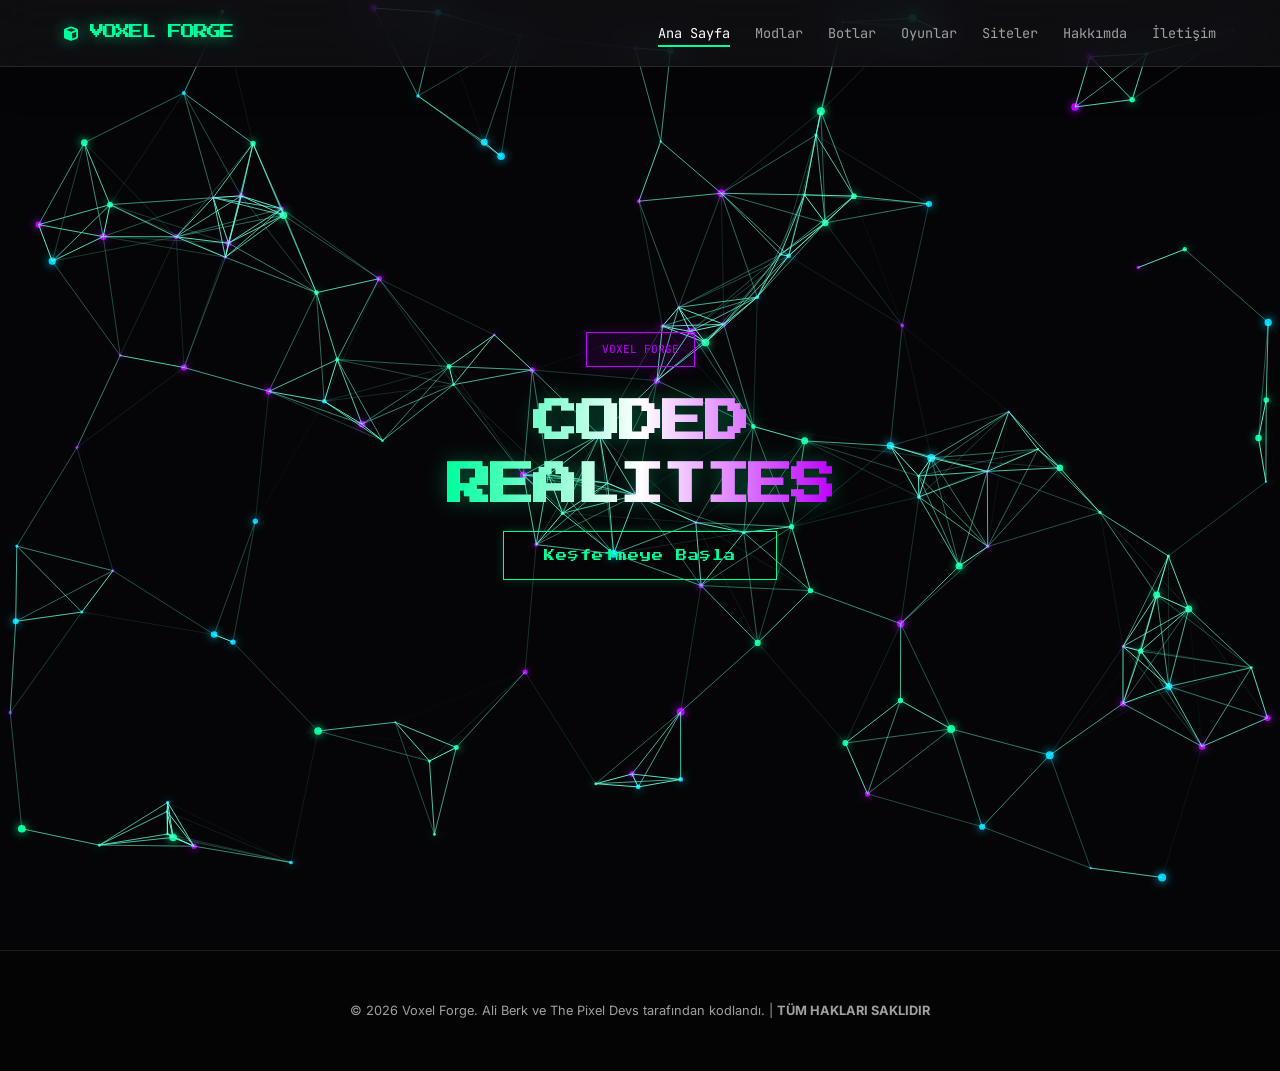
==== index.html @ b25b9f2d "Voxel Forge ilk sürüm eklendi" ====
<!DOCTYPE html>
<html lang="tr">
<head>
    <meta charset="UTF-8">
    <title>Voxel Forge</title>
    <link rel="stylesheet" href="style.css">
    <link href="https://fonts.googleapis.com/css2?family=Inter:wght@400;600&family=JetBrains+Mono:wght@400;700&family=Press+Start+2P&display=swap" rel="stylesheet">
    <link rel="stylesheet" href="https://cdnjs.cloudflare.com/ajax/libs/font-awesome/6.4.0/css/all.min.css">
</head>
<body>
    <canvas id="networkCanvas"></canvas>
    <nav class="navbar glass">
        <div class="logo"><i class="fa-solid fa-cube"></i> VOXEL FORGE</div>
        <ul class="nav-links">
            <li><a href="index.html" class="active">Ana Sayfa</a></li>
            <li><a href="mods.html">Modlar</a></li>
            <li><a href="bots.html">Botlar</a></li>
            <li><a href="games.html">Oyunlar</a></li>
            <li><a href="sites.html">Siteler</a></li>
            <li><a href="about.html">Hakkımda</a></li>
            <li><a href="contact.html">İletişim</a></li>
        </ul>
    </nav>
    <header class="hero">
        <div class="hero-content">
            <span class="pixel-badge">VOXEL FORGE</span>
            <h1 class="pixel-text">CODED<br>REALITIES</h1>
            <div class="hero-btns"><a href="mods.html" class="btn-glow">Keşfetmeye Başla</a></div>
        </div>
    </header>
    <footer><p>&copy; 2026 Voxel Forge. Ali Berk ve The Pixel Devs tarafından kodlandı. | <strong>TÜM HAKLARI SAKLIDIR</strong></p></footer>
    <script src="script.js"></script>
</body>
</html>
---- style.css ----
:root {
    --bg-dark: #050507;
    --glass-bg: rgba(20, 20, 25, 0.6);
    --glass-border: rgba(255, 255, 255, 0.1);
    --accent-primary: #00ff9d; /* Neon Yeşil */
    --accent-secondary: #bd00ff; /* Neon Mor */
    --accent-danger: #ff4d4d;   /* Kırmızı (Durdurulmuş Projeler İçin) */
    --text-main: #ffffff;
    --text-muted: #a0a0a0;
    --font-pixel: 'Press Start 2P', cursive;
    --font-main: 'Inter', sans-serif;
    --font-code: 'JetBrains Mono', monospace;
}

* { margin: 0; padding: 0; box-sizing: border-box; scroll-behavior: smooth; }

/* --- ÖZEL SCROLLBAR --- */
::-webkit-scrollbar { width: 8px; }
::-webkit-scrollbar-track { background: var(--bg-dark); }
::-webkit-scrollbar-thumb { background: #333; border-radius: 4px; }
::-webkit-scrollbar-thumb:hover { background: var(--accent-primary); }

/* --- SEÇİM RENGİ --- */
::selection { background: var(--accent-primary); color: #000; }

body {
    background-color: var(--bg-dark);
    color: var(--text-main);
    font-family: var(--font-main);
    overflow-x: hidden;
    line-height: 1.6;
}

#networkCanvas {
    position: fixed; top: 0; left: 0; width: 100%; height: 100%; z-index: -1; background: #050507;
}

/* --- GLASSMORPHISM & NAVBAR --- */
.glass, .navbar {
    background: var(--glass-bg); 
    backdrop-filter: blur(20px); 
    -webkit-backdrop-filter: blur(20px);
    border-bottom: 1px solid var(--glass-border);
    box-shadow: 0 10px 40px rgba(0, 0, 0, 0.2);
}

.navbar {
    display: flex; justify-content: space-between; align-items: center; padding: 20px 5%;
    position: fixed; width: 100%; top: 0; z-index: 1000;
}

.logo { 
    font-family: var(--font-pixel); 
    font-size: 0.9rem; 
    color: var(--accent-primary); 
    text-shadow: 0 0 15px rgba(0, 255, 157, 0.6);
    letter-spacing: -1px;
}

.nav-links { list-style: none; display: flex; gap: 25px; }
.nav-links a { 
    text-decoration: none; 
    color: var(--text-muted); 
    font-size: 0.85rem; 
    transition: 0.3s; 
    font-family: var(--font-code);
    position: relative;
}

.nav-links a::after {
    content: ''; position: absolute; width: 0; height: 2px; bottom: -5px; left: 0;
    background-color: var(--accent-primary); transition: width 0.3s;
}
.nav-links a:hover::after, .nav-links a.active::after { width: 100%; }
.nav-links a:hover, .nav-links a.active { color: var(--text-main); }

/* --- HERO SECTION --- */
.hero { height: 100vh; display: flex; align-items: center; justify-content: center; text-align: center; padding: 0 20px; }

.pixel-text { 
    font-family: var(--font-pixel); 
    font-size: 2.8rem; 
    line-height: 1.4; 
    margin-bottom: 25px; 
    letter-spacing: -2px;
    background: linear-gradient(to right, var(--accent-primary), #fff, var(--accent-secondary)); 
    -webkit-background-clip: text; 
    -webkit-text-fill-color: transparent;
    filter: drop-shadow(0 0 10px rgba(0,255,157,0.3));
}

.pixel-text-sm { 
    font-family: var(--font-pixel); 
    font-size: 1rem; 
    color: var(--accent-primary); 
    margin-bottom: 30px; 
    letter-spacing: -1px;
}

.pixel-badge { 
    font-family: var(--font-code); 
    font-size: 0.7rem; 
    color: var(--accent-secondary); 
    border: 1px solid var(--accent-secondary); 
    padding: 8px 15px; 
    margin-bottom: 25px; 
    display: inline-block;
    background: rgba(189, 0, 255, 0.1);
    box-shadow: 0 0 15px rgba(189, 0, 255, 0.2);
}

.glass-text { color: var(--text-muted); max-width: 600px; margin: 0 auto 30px; font-size: 1.1rem; }

/* --- BUTONLAR --- */
.btn-glow {
    padding: 18px 40px; 
    background: transparent; 
    border: 1px solid var(--accent-primary); 
    color: var(--accent-primary);
    text-decoration: none; 
    font-family: var(--font-pixel); 
    font-size: 0.7rem; 
    transition: all 0.3s ease; 
    box-shadow: 0 0 10px rgba(0, 255, 157, 0.2);
    position: relative;
    overflow: hidden;
    letter-spacing: 1px;
}

.btn-glow:hover { 
    background: var(--accent-primary); 
    color: #000; 
    box-shadow: 0 0 30px rgba(0, 255, 157, 0.6);
    transform: translateY(-3px);
}

/* --- MOD SAYFASI ÖZEL BUTONU --- */
.mod-btn {
    display: inline-flex;
    align-items: center;
    gap: 8px;
    margin-top: 20px;
    padding: 10px 20px;
    font-size: 0.7rem;
    text-decoration: none;
    color: var(--accent-primary);
    border: 1px solid var(--accent-primary);
    border-radius: 4px;
    font-family: var(--font-code);
    transition: 0.3s;
}

.mod-btn:hover {
    background: var(--accent-primary);
    color: #000;
    box-shadow: 0 0 15px rgba(0, 255, 157, 0.4);
}

/* --- LAYOUT & CARDS --- */
.container { padding: 100px 5%; max-width: 1200px; margin: 0 auto; }
.page-header { padding-top: 180px; text-align: center; margin-bottom: 60px; }
.content-grid { display: grid; grid-template-columns: repeat(auto-fit, minmax(350px, 1fr)); gap: 40px; padding-bottom: 100px; }

.detail-card {
    background: linear-gradient(145deg, rgba(255,255,255,0.05) 0%, rgba(255,255,255,0.01) 100%);
    backdrop-filter: blur(10px); 
    border: 1px solid var(--glass-border);
    padding: 35px; 
    border-radius: 16px; 
    transition: 0.4s cubic-bezier(0.175, 0.885, 0.32, 1.275);
    position: relative;
}

.detail-card:hover { 
    transform: translateY(-10px); 
    border-color: var(--accent-primary);
    box-shadow: 0 15px 30px rgba(0, 0, 0, 0.4), 0 0 20px rgba(0, 255, 157, 0.1);
}

.detail-card h3 { 
    font-family: var(--font-code); 
    margin-bottom: 15px; 
    color: var(--text-main); 
    font-size: 1.3rem;
}

.detail-card p { color: var(--text-muted); margin-bottom: 25px; line-height: 1.7; font-size: 0.95rem; }

.tags span { 
    font-family: var(--font-code); 
    font-size: 0.7rem; 
    background: rgba(0, 255, 157, 0.1); 
    border: 1px solid rgba(0, 255, 157, 0.2);
    padding: 5px 10px; 
    border-radius: 4px; 
    margin-right: 5px; 
    color: var(--accent-primary);
}

/* Durdurulmuş Projeler */
.tag-discontinued {
    background: rgba(255, 77, 77, 0.1) !important;
    border-color: rgba(255, 77, 77, 0.3) !important;
    color: var(--accent-danger) !important;
}

.archive-card {
    border-color: rgba(255, 77, 77, 0.3) !important;
    background: linear-gradient(145deg, rgba(255, 77, 77, 0.05) 0%, rgba(0, 0, 0, 0.2) 100%) !important;
}

.archive-card:hover {
    border-color: var(--accent-danger) !important;
    box-shadow: 0 15px 30px rgba(0, 0, 0, 0.4), 0 0 20px rgba(255, 77, 77, 0.15) !important;
    transform: translateY(-5px);
}

.archive-card h3 {
    color: var(--accent-danger) !important;
}

.archive-btn {
    border-color: var(--accent-danger) !important;
    color: var(--accent-danger) !important;
    background: transparent !important;
}

.archive-btn:hover {
    background: var(--accent-danger) !important;
    color: #000 !important;
    box-shadow: 0 0 15px rgba(255, 77, 77, 0.4) !important;
}

.archive-card p {
    font-style: normal;
}

.archive-card p strong {
    color: var(--accent-danger);
    font-weight: 600;
}

/* Mevcut Olmayan Projeler */
.unavailable-card {
    border-color: rgba(255, 193, 7, 0.4) !important;
    background: linear-gradient(145deg, rgba(255, 193, 7, 0.05) 0%, rgba(0, 0, 0, 0.2) 100%) !important;
}

.unavailable-card:hover {
    border-color: #ffc107 !important;
    box-shadow: 0 15px 30px rgba(0, 0, 0, 0.4), 0 0 20px rgba(255, 193, 7, 0.15) !important;
    transform: translateY(-5px);
}

.unavailable-card h3 {
    color: #ffc107 !important;
}

.tag-unavailable {
    background: rgba(255, 193, 7, 0.1) !important;
    border-color: rgba(255, 193, 7, 0.3) !important;
    color: #ffc107 !important;
}

.unavailable-btn {
    border-color: #ffc107 !important;
    color: #ffc107 !important;
    background: transparent !important;
}

.unavailable-btn:hover {
    background: #ffc107 !important;
    color: #000 !important;
    box-shadow: 0 0 15px rgba(255, 193, 7, 0.4) !important;
}

.unavailable-card p {
    font-style: normal;
}

.unavailable-card p strong {
    color: #ffc107;
    font-weight: 600;
}

/* --- DELETED OYUN KARTI STİLİ (CYAN/MAVİ) --- */
.deleted-card {
    border-color: rgba(0, 210, 255, 0.3) !important;
    background: linear-gradient(145deg, rgba(0, 210, 255, 0.05) 0%, rgba(0, 0, 0, 0.2) 100%) !important;
}

.deleted-card:hover {
    border-color: #00d2ff !important;
    box-shadow: 0 15px 30px rgba(0, 0, 0, 0.4), 0 0 20px rgba(0, 210, 255, 0.15) !important;
    transform: translateY(-5px);
}

.deleted-card h3 {
    color: #00d2ff !important;
}

/* Deleted Tag Stili */
.tag-deleted {
    background: rgba(0, 210, 255, 0.1) !important;
    border-color: rgba(0, 210, 255, 0.3) !important;
    color: #00d2ff !important;
}

/* Deleted Buton Stili */
.deleted-btn {
    border-color: #00d2ff !important;
    color: #00d2ff !important;
    background: transparent !important;
}

.deleted-btn:hover {
    background: #00d2ff !important;
    color: #000 !important;
    box-shadow: 0 0 15px rgba(0, 210, 255, 0.4) !important;
}

.deleted-card p {
    font-style: normal;
}

.deleted-card p strong {
    color: #00d2ff;
    font-weight: 600;
}

/* --- SKILLS & SOCIAL --- */
.skills-grid { display: flex; flex-wrap: wrap; gap: 15px; margin-top: 30px; }
.skill-item { 
    background: rgba(255, 255, 255, 0.03); 
    border: 1px solid var(--glass-border); 
    padding: 12px 25px; 
    border-radius: 8px; 
    font-family: var(--font-code); 
    font-size: 0.85rem; 
    display: flex; 
    align-items: center; 
    gap: 10px; 
    transition: 0.3s;
}
.skill-item:hover { 
    background: rgba(255, 255, 255, 0.08); 
    border-color: var(--accent-secondary); 
    color: var(--text-main);
    transform: translateX(5px);
}
.skill-item i { color: var(--accent-secondary); }

.social-links { display: flex; justify-content: center; gap: 25px; flex-wrap: wrap; margin-top: 40px; }
.social-card { 
    padding: 30px 50px; 
    border-radius: 16px; 
    text-decoration: none; 
    color: var(--text-main); 
    display: flex; 
    flex-direction: column; 
    align-items: center; 
    gap: 15px; 
    transition: 0.3s; 
    min-width: 200px; 
    background: var(--glass-bg); 
    border: 1px solid var(--glass-border); 
}
.social-card:hover { 
    background: rgba(255, 255, 255, 0.1); 
    transform: scale(1.05); 
    border-color: var(--text-main);
}
.social-card i { font-size: 2rem; transition: 0.3s; }
.social-card.discord:hover i { color: #5865F2; text-shadow: 0 0 15px #5865F2; }
.social-card.github:hover i { color: #fff; text-shadow: 0 0 15px #fff; }
.social-card.email:hover i { color: var(--accent-primary); text-shadow: 0 0 15px var(--accent-primary); }

footer { 
    text-align: center; 
    padding: 50px; 
    color: var(--text-muted); 
    font-size: 0.8rem; 
    border-top: 1px solid var(--glass-border); 
    margin-top: 50px; 
    background: rgba(0,0,0,0.2);
}

/* Responsive */
@media (max-width: 768px) {
    .pixel-text { font-size: 1.6rem; }
    .nav-links { display: none; }
    .container { padding: 60px 5%; }
    .page-header { padding-top: 120px; }
}
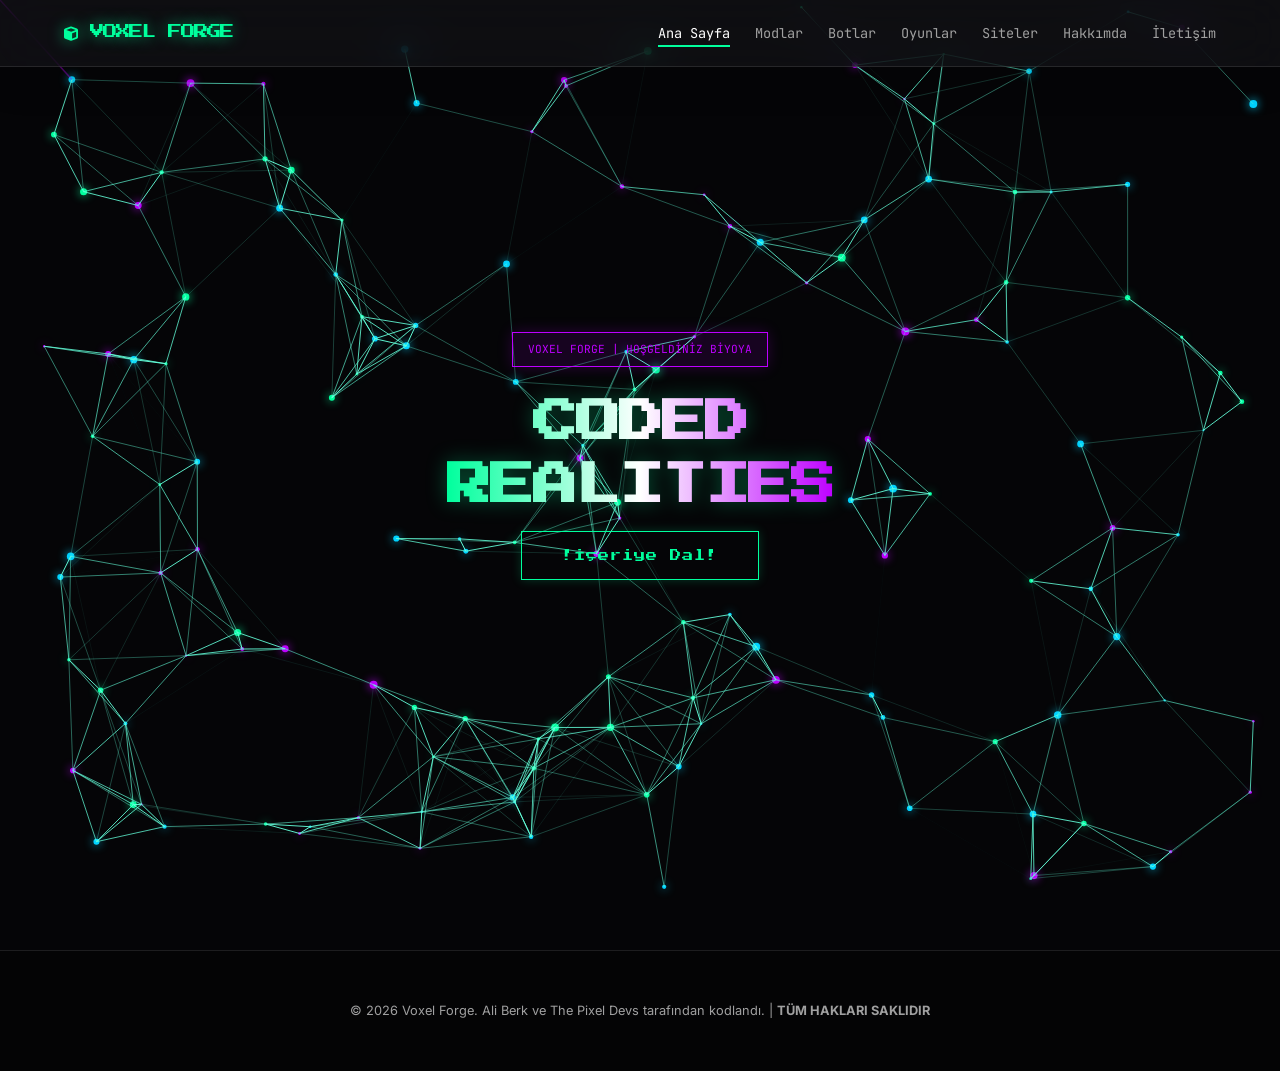
==== commit 2542c0f0: "Yazılar değiştirildi!" ====
--- a/index.html
+++ b/index.html
@@ -2,7 +2,7 @@
 <html lang="tr">
 <head>
     <meta charset="UTF-8">
-    <title>Voxel Forge</title>
+    <title>Voxel Forge - Biyografim</title>
     <link rel="stylesheet" href="style.css">
     <link href="https://fonts.googleapis.com/css2?family=Inter:wght@400;600&family=JetBrains+Mono:wght@400;700&family=Press+Start+2P&display=swap" rel="stylesheet">
     <link rel="stylesheet" href="https://cdnjs.cloudflare.com/ajax/libs/font-awesome/6.4.0/css/all.min.css">
@@ -23,9 +23,9 @@
     </nav>
     <header class="hero">
         <div class="hero-content">
-            <span class="pixel-badge">VOXEL FORGE</span>
+            <span class="pixel-badge">VOXEL FORGE | HOŞGELDİNİZ BİYOYA</span>
             <h1 class="pixel-text">CODED<br>REALITIES</h1>
-            <div class="hero-btns"><a href="mods.html" class="btn-glow">Keşfetmeye Başla</a></div>
+            <div class="hero-btns"><a href="mods.html" class="btn-glow">!İçeriye Dal!</a></div>
         </div>
     </header>
     <footer><p>&copy; 2026 Voxel Forge. Ali Berk ve The Pixel Devs tarafından kodlandı. | <strong>TÜM HAKLARI SAKLIDIR</strong></p></footer>
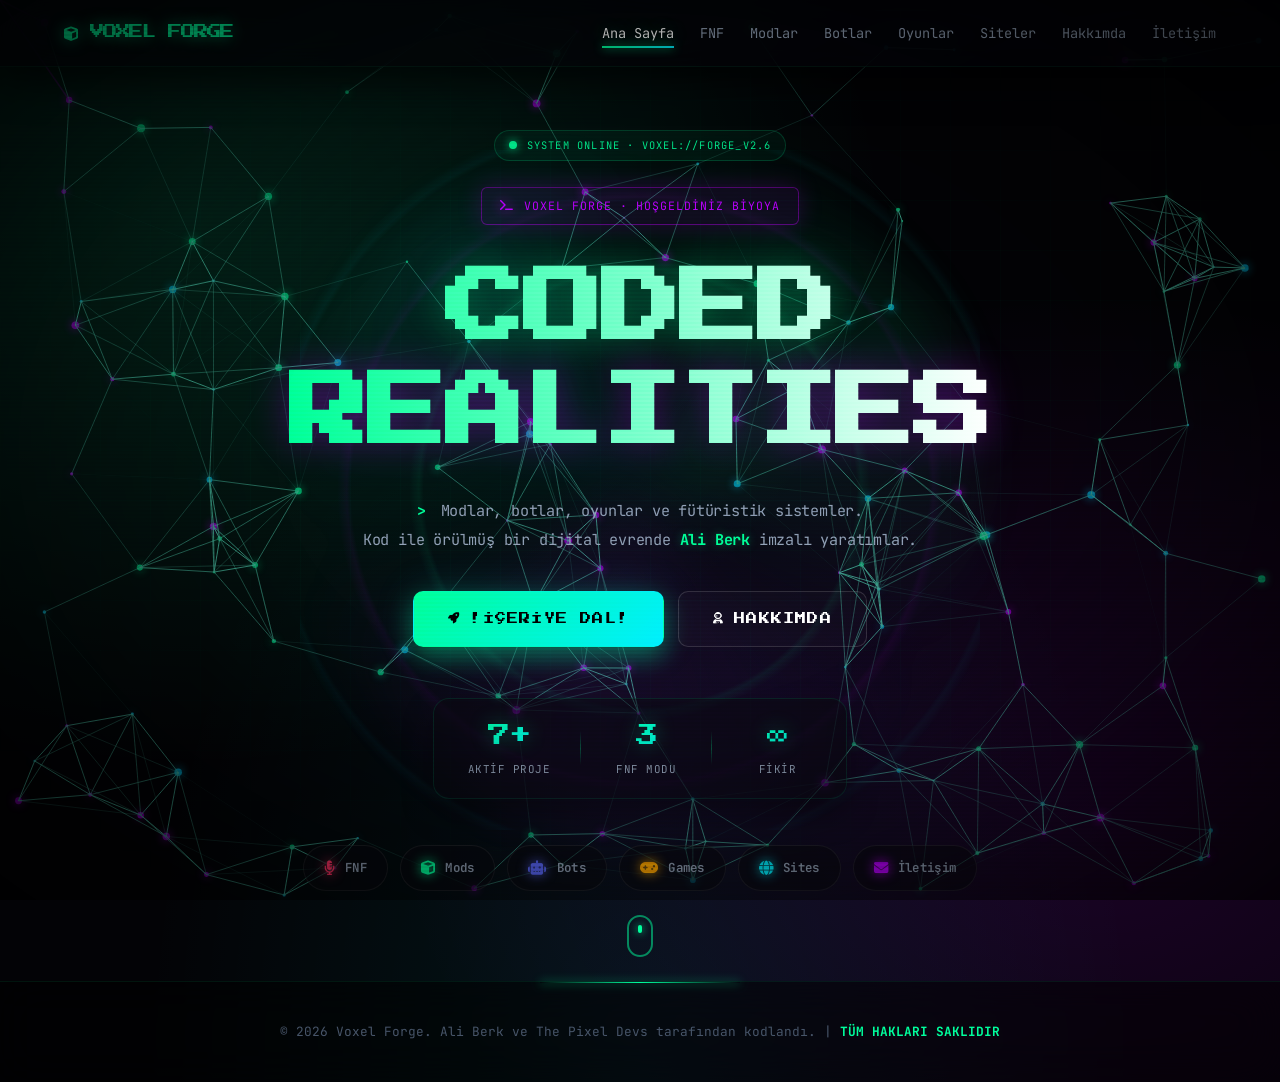
==== commit 888c2ff3: "feat: ultra-premium UI overhaul, CRT effects & FNF dynamic system integration" ====
--- a/index.html
+++ b/index.html
@@ -2,17 +2,24 @@
 <html lang="tr">
 <head>
     <meta charset="UTF-8">
-    <title>Voxel Forge - Biyografim</title>
+    <meta name="viewport" content="width=device-width, initial-scale=1.0">
+    <title>Voxel Forge - Coded Realities</title>
     <link rel="stylesheet" href="style.css">
     <link href="https://fonts.googleapis.com/css2?family=Inter:wght@400;600&family=JetBrains+Mono:wght@400;700&family=Press+Start+2P&display=swap" rel="stylesheet">
     <link rel="stylesheet" href="https://cdnjs.cloudflare.com/ajax/libs/font-awesome/6.4.0/css/all.min.css">
 </head>
 <body>
     <canvas id="networkCanvas"></canvas>
+
+    <!-- Arka plan katmanları -->
+    <div class="scanlines"></div>
+    <div class="vignette"></div>
+
     <nav class="navbar glass">
         <div class="logo"><i class="fa-solid fa-cube"></i> VOXEL FORGE</div>
         <ul class="nav-links">
             <li><a href="index.html" class="active">Ana Sayfa</a></li>
+            <li><a href="FNF.html">FNF</a></li>
             <li><a href="mods.html">Modlar</a></li>
             <li><a href="bots.html">Botlar</a></li>
             <li><a href="games.html">Oyunlar</a></li>
@@ -21,14 +28,102 @@
             <li><a href="contact.html">İletişim</a></li>
         </ul>
     </nav>
+
     <header class="hero">
+        <!-- Dönen aksan halkaları -->
+        <div class="hero-orb" aria-hidden="true"></div>
+
         <div class="hero-content">
-            <span class="pixel-badge">VOXEL FORGE | HOŞGELDİNİZ BİYOYA</span>
-            <h1 class="pixel-text">CODED<br>REALITIES</h1>
-            <div class="hero-btns"><a href="mods.html" class="btn-glow">!İçeriye Dal!</a></div>
+            <!-- Sistem başlangıç göstergesi -->
+            <div class="system-status">
+                <span class="dot"></span>
+                <span class="status-text">SYSTEM ONLINE · VOXEL://FORGE_v2.6</span>
+            </div>
+
+            <span class="pixel-badge">
+                <i class="fa-solid fa-terminal"></i>
+                VOXEL FORGE · HOŞGELDİNİZ BİYOYA
+            </span>
+
+            <h1 class="pixel-text" data-text="CODED REALITIES">
+                <span>CODED</span>
+                <span>REALITIES</span>
+            </h1>
+
+            <p class="hero-subtitle">
+                <span class="prompt">&gt;</span> Modlar, botlar, oyunlar ve fütüristik sistemler.
+                <br>Kod ile örülmüş bir dijital evrende <strong>Ali Berk</strong> imzalı yaratımlar.
+            </p>
+
+            <!-- Butonlar -->
+            <div class="hero-btns">
+                <a href="mods.html" class="btn-glow">
+                    <i class="fa-solid fa-rocket"></i>
+                    !İçeriye Dal!
+                </a>
+                <a href="about.html" class="btn-ghost">
+                    <i class="fa-solid fa-user-astronaut"></i>
+                    Hakkımda
+                </a>
+            </div>
+
+            <!-- İstatistikler -->
+            <div class="hero-stats">
+                <div class="stat">
+                    <div class="stat-num">7+</div>
+                    <div class="stat-label">Aktif Proje</div>
+                </div>
+                <div class="stat-divider"></div>
+                <div class="stat">
+                    <div class="stat-num">3</div>
+                    <div class="stat-label">FNF Modu</div>
+                </div>
+                <div class="stat-divider"></div>
+                <div class="stat">
+                    <div class="stat-num">∞</div>
+                    <div class="stat-label">Fikir</div>
+                </div>
+            </div>
+
+            <!-- Hızlı erişim -->
+            <div class="quick-links" aria-label="Hızlı erişim">
+                <a href="FNF.html" class="quick-link" style="--ql-c: #ff3366;">
+                    <i class="fa-solid fa-microphone-lines"></i>
+                    <span>FNF</span>
+                </a>
+                <a href="mods.html" class="quick-link" style="--ql-c: #00ff9d;">
+                    <i class="fa-solid fa-cube"></i>
+                    <span>Mods</span>
+                </a>
+                <a href="bots.html" class="quick-link" style="--ql-c: #5865F2;">
+                    <i class="fa-solid fa-robot"></i>
+                    <span>Bots</span>
+                </a>
+                <a href="games.html" class="quick-link" style="--ql-c: #ffaa00;">
+                    <i class="fa-solid fa-gamepad"></i>
+                    <span>Games</span>
+                </a>
+                <a href="sites.html" class="quick-link" style="--ql-c: #00f0ff;">
+                    <i class="fa-solid fa-globe"></i>
+                    <span>Sites</span>
+                </a>
+                <a href="contact.html" class="quick-link" style="--ql-c: #bd00ff;">
+                    <i class="fa-solid fa-envelope"></i>
+                    <span>İletişim</span>
+                </a>
+            </div>
         </div>
+
+        <!-- Aşağı kaydır ipucu -->
+        <a href="#deep" class="scroll-hint" aria-label="Aşağı kaydır">
+            <span></span>
+        </a>
     </header>
-    <footer><p>&copy; 2026 Voxel Forge. Ali Berk ve The Pixel Devs tarafından kodlandı. | <strong>TÜM HAKLARI SAKLIDIR</strong></p></footer>
+
+    <footer id="deep">
+        <p>&copy; 2026 Voxel Forge. Ali Berk ve The Pixel Devs tarafından kodlandı. | <strong>TÜM HAKLARI SAKLIDIR</strong></p>
+    </footer>
+
     <script src="script.js"></script>
 </body>
 </html>
--- a/style.css
+++ b/style.css
@@ -1,394 +1,656 @@
 :root {
-    --bg-dark: #050507;
-    --glass-bg: rgba(20, 20, 25, 0.6);
-    --glass-border: rgba(255, 255, 255, 0.1);
-    --accent-primary: #00ff9d; /* Neon Yeşil */
-    --accent-secondary: #bd00ff; /* Neon Mor */
-    --accent-danger: #ff4d4d;   /* Kırmızı (Durdurulmuş Projeler İçin) */
+    --bg-dark: #030306;
+    --bg-darker: #010103;
+    --glass-bg: rgba(12, 12, 20, 0.65);
+    --glass-border: rgba(0, 255, 157, 0.12);
+
+    --accent-primary: #00ff9d;     /* Neon Yeşil */
+    --accent-secondary: #bd00ff;   /* Neon Mor */
+    --accent-cyan: #00f0ff;        /* Siber Mavi */
+    --accent-warning: #ffaa00;     /* Kehribar */
+    --accent-danger: #ff3366;      /* Neon Kırmızı */
+
     --text-main: #ffffff;
-    --text-muted: #a0a0a0;
+    --text-muted: #94a3b8;
+    --text-dim: #475569;
+
     --font-pixel: 'Press Start 2P', cursive;
     --font-main: 'Inter', sans-serif;
     --font-code: 'JetBrains Mono', monospace;
-}
-
-* { margin: 0; padding: 0; box-sizing: border-box; scroll-behavior: smooth; }
-
-/* --- ÖZEL SCROLLBAR --- */
+
+    --gradient-primary: linear-gradient(135deg, var(--accent-primary), var(--accent-cyan));
+    --gradient-neon: linear-gradient(90deg, var(--accent-primary), #fff, var(--accent-secondary));
+    --gradient-mesh: radial-gradient(at 15% 20%, rgba(0, 255, 157, 0.14) 0px, transparent 45%),
+                     radial-gradient(at 85% 75%, rgba(189, 0, 255, 0.13) 0px, transparent 45%),
+                     radial-gradient(at 50% 100%, rgba(0, 240, 255, 0.08) 0px, transparent 55%);
+
+    --ease: cubic-bezier(0.16, 1, 0.3, 1);
+}
+
+* {
+    margin: 0;
+    padding: 0;
+    box-sizing: border-box;
+    scroll-behavior: smooth;
+}
+
+/* --- SCROLLBAR --- */
 ::-webkit-scrollbar { width: 8px; }
-::-webkit-scrollbar-track { background: var(--bg-dark); }
-::-webkit-scrollbar-thumb { background: #333; border-radius: 4px; }
-::-webkit-scrollbar-thumb:hover { background: var(--accent-primary); }
-
-/* --- SEÇİM RENGİ --- */
-::selection { background: var(--accent-primary); color: #000; }
+::-webkit-scrollbar-track { background: var(--bg-darker); }
+::-webkit-scrollbar-thumb {
+    background: linear-gradient(180deg, var(--accent-primary), var(--accent-secondary));
+    border-radius: 10px;
+}
+::-webkit-scrollbar-thumb:hover {
+    background: linear-gradient(180deg, var(--accent-cyan), var(--accent-secondary));
+}
+
+::selection {
+    background: var(--accent-primary);
+    color: #000;
+    text-shadow: 0 0 8px rgba(0, 255, 157, 0.6);
+}
 
 body {
     background-color: var(--bg-dark);
+    background-image: var(--gradient-mesh);
     color: var(--text-main);
     font-family: var(--font-main);
     overflow-x: hidden;
     line-height: 1.6;
+    position: relative;
+    min-height: 100vh;
+}
+
+/* Siber ızgara arka plan */
+body::before {
+    content: '';
+    position: fixed;
+    inset: 0;
+    background-image:
+        linear-gradient(rgba(0, 255, 157, 0.02) 1px, transparent 1px),
+        linear-gradient(90deg, rgba(0, 255, 157, 0.02) 1px, transparent 1px);
+    background-size: 50px 50px;
+    pointer-events: none;
+    z-index: -1;
+    mask-image: radial-gradient(ellipse at center, black 40%, transparent 90%);
+    -webkit-mask-image: radial-gradient(ellipse at center, black 40%, transparent 90%);
+}
+
+/* CRT tarama çizgileri */
+.scanlines {
+    position: fixed;
+    inset: 0;
+    background: linear-gradient(rgba(18, 16, 16, 0) 50%, rgba(0, 0, 0, 0.22) 50%);
+    background-size: 100% 4px;
+    pointer-events: none;
+    z-index: 9998;
+    opacity: 0.35;
+    mix-blend-mode: overlay;
+}
+
+/* Vinyet */
+.vignette {
+    position: fixed;
+    inset: 0;
+    pointer-events: none;
+    z-index: 9997;
+    background: radial-gradient(ellipse at center, transparent 40%, rgba(0, 0, 0, 0.7) 100%);
 }
 
 #networkCanvas {
-    position: fixed; top: 0; left: 0; width: 100%; height: 100%; z-index: -1; background: #050507;
-}
-
-/* --- GLASSMORPHISM & NAVBAR --- */
+    position: fixed;
+    inset: 0;
+    width: 100%;
+    height: 100%;
+    z-index: -2;
+    background: transparent;
+    opacity: 0.6;
+}
+
+/* --- NAVBAR --- */
 .glass, .navbar {
-    background: var(--glass-bg); 
-    backdrop-filter: blur(20px); 
-    -webkit-backdrop-filter: blur(20px);
-    border-bottom: 1px solid var(--glass-border);
-    box-shadow: 0 10px 40px rgba(0, 0, 0, 0.2);
+    background: rgba(5, 5, 10, 0.75);
+    backdrop-filter: blur(25px) saturate(160%);
+    -webkit-backdrop-filter: blur(25px) saturate(160%);
+    border-bottom: 1px solid rgba(0, 255, 157, 0.08);
+    box-shadow: 0 10px 40px rgba(0, 0, 0, 0.7);
 }
 
 .navbar {
-    display: flex; justify-content: space-between; align-items: center; padding: 20px 5%;
-    position: fixed; width: 100%; top: 0; z-index: 1000;
-}
-
-.logo { 
-    font-family: var(--font-pixel); 
-    font-size: 0.9rem; 
-    color: var(--accent-primary); 
+    display: flex;
+    justify-content: space-between;
+    align-items: center;
+    padding: 20px 5%;
+    position: fixed;
+    width: 100%;
+    top: 0;
+    z-index: 1000;
+}
+
+.logo {
+    font-family: var(--font-pixel);
+    font-size: 0.9rem;
+    color: var(--accent-primary);
     text-shadow: 0 0 15px rgba(0, 255, 157, 0.6);
     letter-spacing: -1px;
-}
-
-.nav-links { list-style: none; display: flex; gap: 25px; }
-.nav-links a { 
-    text-decoration: none; 
-    color: var(--text-muted); 
-    font-size: 0.85rem; 
-    transition: 0.3s; 
+    animation: logoPulse 2.8s ease-in-out infinite alternate;
+}
+
+@keyframes logoPulse {
+    0%   { filter: drop-shadow(0 0 6px rgba(0, 255, 157, 0.4)); }
+    100% { filter: drop-shadow(0 0 18px rgba(0, 255, 157, 0.9)); }
+}
+
+.nav-links { list-style: none; display: flex; gap: 26px; }
+
+.nav-links a {
+    text-decoration: none;
+    color: var(--text-muted);
+    font-size: 0.85rem;
+    transition: 0.3s var(--ease);
     font-family: var(--font-code);
     position: relative;
+    padding: 6px 0;
 }
 
 .nav-links a::after {
-    content: ''; position: absolute; width: 0; height: 2px; bottom: -5px; left: 0;
-    background-color: var(--accent-primary); transition: width 0.3s;
-}
+    content: '';
+    position: absolute;
+    width: 0;
+    height: 2px;
+    bottom: 0;
+    left: 50%;
+    transform: translateX(-50%);
+    background: var(--gradient-primary);
+    transition: width 0.35s var(--ease);
+    box-shadow: 0 0 10px var(--accent-primary);
+}
+
 .nav-links a:hover::after, .nav-links a.active::after { width: 100%; }
-.nav-links a:hover, .nav-links a.active { color: var(--text-main); }
-
-/* --- HERO SECTION --- */
-.hero { height: 100vh; display: flex; align-items: center; justify-content: center; text-align: center; padding: 0 20px; }
-
-.pixel-text { 
-    font-family: var(--font-pixel); 
-    font-size: 2.8rem; 
-    line-height: 1.4; 
-    margin-bottom: 25px; 
+.nav-links a:hover, .nav-links a.active {
+    color: var(--text-main);
+    text-shadow: 0 0 15px rgba(0, 255, 157, 0.35);
+}
+
+/* ====================================================
+   HERO SECTION
+   ==================================================== */
+
+.hero {
+    position: relative;
+    min-height: 100vh;
+    display: flex;
+    align-items: center;
+    justify-content: center;
+    text-align: center;
+    padding: 130px 20px 90px;
+    overflow: hidden;
+}
+
+/* Arka planda dönen büyük neon halka */
+.hero-orb {
+    position: absolute;
+    top: 50%; left: 50%;
+    transform: translate(-50%, -50%);
+    width: min(680px, 92vw);
+    height: min(680px, 92vw);
+    pointer-events: none;
+    z-index: 0;
+    background:
+        radial-gradient(circle at 50% 50%, transparent 45%, rgba(0, 255, 157, 0.06) 46%, transparent 48%),
+        radial-gradient(circle at 50% 50%, transparent 60%, rgba(189, 0, 255, 0.05) 61%, transparent 63%),
+        radial-gradient(circle at 50% 50%, transparent 75%, rgba(0, 240, 255, 0.04) 76%, transparent 78%);
+    animation: orbSpin 40s linear infinite;
+    filter: blur(0.5px);
+}
+
+.hero-orb::before {
+    content: '';
+    position: absolute;
+    inset: 0;
+    border-radius: 50%;
+    background: conic-gradient(from 0deg,
+        transparent 0deg,
+        rgba(0, 255, 157, 0.14) 60deg,
+        transparent 120deg,
+        rgba(189, 0, 255, 0.12) 200deg,
+        transparent 260deg,
+        rgba(0, 240, 255, 0.1) 320deg,
+        transparent 360deg);
+    animation: orbSweep 12s linear infinite;
+    filter: blur(30px);
+    opacity: 0.7;
+}
+
+@keyframes orbSpin { to { transform: translate(-50%, -50%) rotate(360deg); } }
+@keyframes orbSweep { to { transform: rotate(-360deg); } }
+
+.hero-content {
+    position: relative;
+    z-index: 2;
+    max-width: 960px;
+    width: 100%;
+    display: flex;
+    flex-direction: column;
+    align-items: center;
+    gap: 26px;
+    animation: heroFadeIn 1s var(--ease);
+}
+
+@keyframes heroFadeIn {
+    from { opacity: 0; transform: translateY(30px); }
+    to   { opacity: 1; transform: translateY(0); }
+}
+
+/* --- Sistem Durumu --- */
+.system-status {
+    display: inline-flex;
+    align-items: center;
+    gap: 10px;
+    padding: 6px 14px;
+    border-radius: 999px;
+    background: rgba(0, 255, 157, 0.05);
+    border: 1px solid rgba(0, 255, 157, 0.2);
+    color: var(--accent-primary);
+    font-family: var(--font-code);
+    font-size: 0.65rem;
+    letter-spacing: 1.2px;
+    text-transform: uppercase;
+    animation: fadeInDelay 1.2s var(--ease) 0.2s backwards;
+}
+
+.system-status .dot {
+    width: 8px; height: 8px;
+    border-radius: 50%;
+    background: var(--accent-primary);
+    box-shadow: 0 0 10px var(--accent-primary);
+    animation: dotPulse 1.4s ease-in-out infinite;
+}
+
+@keyframes dotPulse {
+    0%, 100% { opacity: 1; transform: scale(1); }
+    50%      { opacity: 0.3; transform: scale(0.6); }
+}
+
+@keyframes fadeInDelay {
+    from { opacity: 0; transform: translateY(-10px); }
+    to   { opacity: 1; transform: translateY(0); }
+}
+
+/* --- Rozet --- */
+.pixel-badge {
+    display: inline-flex;
+    align-items: center;
+    gap: 10px;
+    font-family: var(--font-code);
+    font-size: 0.72rem;
+    letter-spacing: 1px;
+    color: var(--accent-secondary);
+    border: 1px solid rgba(189, 0, 255, 0.4);
+    padding: 9px 18px;
+    background: rgba(189, 0, 255, 0.08);
+    box-shadow: 0 0 25px rgba(189, 0, 255, 0.2);
+    border-radius: 6px;
+    animation: fadeInDelay 1s var(--ease) 0.35s backwards;
+}
+
+.pixel-badge i {
+    color: var(--accent-secondary);
+    filter: drop-shadow(0 0 6px var(--accent-secondary));
+}
+
+/* --- BAŞLIK (CODED REALITIES) --- */
+.pixel-text {
+    position: relative;
+    font-family: var(--font-pixel);
+    font-size: clamp(2rem, 8vw, 5rem);
+    line-height: 1.2;
     letter-spacing: -2px;
-    background: linear-gradient(to right, var(--accent-primary), #fff, var(--accent-secondary)); 
-    -webkit-background-clip: text; 
+    margin: 10px 0;
+    display: flex;
+    flex-direction: column;
+    gap: 8px;
+    animation: fadeInDelay 1s var(--ease) 0.5s backwards;
+}
+
+.pixel-text span {
+    display: inline-block;
+    background: var(--gradient-neon);
+    background-size: 200% auto;
+    -webkit-background-clip: text;
+    background-clip: text;
     -webkit-text-fill-color: transparent;
-    filter: drop-shadow(0 0 10px rgba(0,255,157,0.3));
-}
-
-.pixel-text-sm { 
-    font-family: var(--font-pixel); 
-    font-size: 1rem; 
-    color: var(--accent-primary); 
-    margin-bottom: 30px; 
-    letter-spacing: -1px;
-}
-
-.pixel-badge { 
-    font-family: var(--font-code); 
-    font-size: 0.7rem; 
-    color: var(--accent-secondary); 
-    border: 1px solid var(--accent-secondary); 
-    padding: 8px 15px; 
-    margin-bottom: 25px; 
-    display: inline-block;
-    background: rgba(189, 0, 255, 0.1);
-    box-shadow: 0 0 15px rgba(189, 0, 255, 0.2);
-}
-
-.glass-text { color: var(--text-muted); max-width: 600px; margin: 0 auto 30px; font-size: 1.1rem; }
+    filter: drop-shadow(0 0 18px rgba(0, 255, 157, 0.35));
+    animation: gradientFlow 6s linear infinite;
+}
+
+.pixel-text span:nth-child(2) {
+    animation-delay: -3s;
+    filter: drop-shadow(0 0 18px rgba(189, 0, 255, 0.35));
+}
+
+@keyframes gradientFlow {
+    0%   { background-position: 0% 50%; }
+    100% { background-position: 200% 50%; }
+}
+
+/* Glitch efekti */
+.pixel-text::before,
+.pixel-text::after {
+    content: attr(data-text);
+    position: absolute;
+    inset: 0;
+    display: flex;
+    flex-direction: column;
+    justify-content: center;
+    align-items: center;
+    text-align: center;
+    color: var(--accent-primary);
+    opacity: 0;
+    pointer-events: none;
+    text-shadow: none;
+    mix-blend-mode: screen;
+    animation: glitchLoop 6s infinite;
+}
+
+.pixel-text::before {
+    color: var(--accent-cyan);
+    animation-delay: 0s;
+}
+
+.pixel-text::after {
+    color: var(--accent-secondary);
+    animation-delay: 0.15s;
+}
+
+@keyframes glitchLoop {
+    0%, 92%, 100% { opacity: 0; transform: translate(0, 0); clip-path: inset(0 0 0 0); }
+    93%           { opacity: 0.7; transform: translate(-3px, 1px); clip-path: inset(15% 0 60% 0); }
+    95%           { opacity: 0.7; transform: translate(3px, -2px); clip-path: inset(50% 0 20% 0); }
+    97%           { opacity: 0.7; transform: translate(-1px, 2px); clip-path: inset(70% 0 10% 0); }
+}
+
+/* --- SUBTITLE --- */
+.hero-subtitle {
+    color: var(--text-muted);
+    font-family: var(--font-code);
+    font-size: 0.95rem;
+    line-height: 1.9;
+    max-width: 620px;
+    letter-spacing: -0.2px;
+    animation: fadeInDelay 1s var(--ease) 0.65s backwards;
+}
+
+.hero-subtitle .prompt {
+    color: var(--accent-primary);
+    font-weight: 700;
+    margin-right: 6px;
+}
+
+.hero-subtitle strong {
+    color: var(--accent-primary);
+    font-weight: 700;
+    text-shadow: 0 0 10px rgba(0, 255, 157, 0.35);
+}
 
 /* --- BUTONLAR --- */
-.btn-glow {
-    padding: 18px 40px; 
-    background: transparent; 
-    border: 1px solid var(--accent-primary); 
-    color: var(--accent-primary);
-    text-decoration: none; 
-    font-family: var(--font-pixel); 
-    font-size: 0.7rem; 
-    transition: all 0.3s ease; 
-    box-shadow: 0 0 10px rgba(0, 255, 157, 0.2);
+.hero-btns {
+    display: flex;
+    gap: 14px;
+    flex-wrap: wrap;
+    justify-content: center;
+    margin-top: 10px;
+    animation: fadeInDelay 1s var(--ease) 0.8s backwards;
+}
+
+.btn-glow, .btn-ghost {
+    display: inline-flex;
+    align-items: center;
+    gap: 10px;
+    padding: 18px 34px;
+    font-family: var(--font-pixel);
+    font-size: 0.7rem;
+    letter-spacing: 1.2px;
+    text-decoration: none;
+    text-transform: uppercase;
+    border-radius: 10px;
     position: relative;
     overflow: hidden;
-    letter-spacing: 1px;
-}
-
-.btn-glow:hover { 
-    background: var(--accent-primary); 
-    color: #000; 
-    box-shadow: 0 0 30px rgba(0, 255, 157, 0.6);
+    z-index: 1;
+    transition: all 0.4s var(--ease);
+    cursor: pointer;
+}
+
+.btn-glow {
+    color: #000;
+    background: var(--gradient-primary);
+    border: 1px solid transparent;
+    box-shadow: 0 10px 25px rgba(0, 255, 157, 0.35), 0 0 40px rgba(0, 240, 255, 0.15);
+}
+
+.btn-glow::before {
+    content: '';
+    position: absolute;
+    inset: 0;
+    background: linear-gradient(120deg, transparent 30%, rgba(255, 255, 255, 0.4) 50%, transparent 70%);
+    transform: translateX(-100%);
+    transition: transform 0.7s var(--ease);
+    z-index: -1;
+}
+
+.btn-glow:hover {
+    transform: translateY(-4px);
+    box-shadow: 0 15px 35px rgba(0, 255, 157, 0.5), 0 0 60px rgba(0, 240, 255, 0.3);
+}
+
+.btn-glow:hover::before { transform: translateX(100%); }
+
+.btn-glow i { transition: transform 0.35s var(--ease); }
+.btn-glow:hover i { transform: translateX(4px) rotate(-8deg); }
+
+.btn-ghost {
+    color: var(--text-main);
+    background: rgba(255, 255, 255, 0.02);
+    border: 1px solid rgba(255, 255, 255, 0.15);
+}
+
+.btn-ghost:hover {
+    color: var(--accent-secondary);
+    background: rgba(189, 0, 255, 0.08);
+    border-color: var(--accent-secondary);
+    box-shadow: 0 10px 25px rgba(189, 0, 255, 0.3);
+    transform: translateY(-4px);
+}
+
+.btn-ghost:hover i { transform: rotate(-10deg) scale(1.1); }
+.btn-ghost i { transition: transform 0.35s var(--ease); }
+
+/* --- İSTATİSTİKLER --- */
+.hero-stats {
+    display: flex;
+    align-items: center;
+    gap: 30px;
+    padding: 20px 34px;
+    margin-top: 25px;
+    background: rgba(10, 10, 18, 0.55);
+    backdrop-filter: blur(15px);
+    -webkit-backdrop-filter: blur(15px);
+    border: 1px solid rgba(0, 255, 157, 0.12);
+    border-radius: 16px;
+    box-shadow: 0 15px 30px rgba(0, 0, 0, 0.4);
+    animation: fadeInDelay 1s var(--ease) 0.95s backwards;
+}
+
+.stat { text-align: center; min-width: 70px; }
+
+.stat-num {
+    font-family: var(--font-pixel);
+    font-size: 1.4rem;
+    background: var(--gradient-primary);
+    -webkit-background-clip: text;
+    background-clip: text;
+    -webkit-text-fill-color: transparent;
+    filter: drop-shadow(0 0 10px rgba(0, 255, 157, 0.4));
+    margin-bottom: 6px;
+    letter-spacing: -1px;
+}
+
+.stat-label {
+    font-family: var(--font-code);
+    font-size: 0.68rem;
+    color: var(--text-muted);
+    letter-spacing: 0.5px;
+    text-transform: uppercase;
+}
+
+.stat-divider {
+    width: 1px;
+    height: 34px;
+    background: linear-gradient(180deg, transparent, rgba(0, 255, 157, 0.3), transparent);
+}
+
+/* --- HIZLI ERİŞİM --- */
+.quick-links {
+    display: flex;
+    flex-wrap: wrap;
+    justify-content: center;
+    gap: 12px;
+    margin-top: 20px;
+    animation: fadeInDelay 1s var(--ease) 1.1s backwards;
+}
+
+.quick-link {
+    --ql-c: var(--accent-primary);
+    display: inline-flex;
+    align-items: center;
+    gap: 10px;
+    padding: 12px 20px;
+    text-decoration: none;
+    color: var(--text-muted);
+    background: rgba(10, 10, 18, 0.55);
+    border: 1px solid rgba(255, 255, 255, 0.08);
+    border-radius: 999px;
+    font-family: var(--font-code);
+    font-size: 0.78rem;
+    font-weight: 600;
+    letter-spacing: 0.3px;
+    transition: all 0.35s var(--ease);
+    backdrop-filter: blur(15px);
+    -webkit-backdrop-filter: blur(15px);
+}
+
+.quick-link i {
+    color: var(--ql-c);
+    font-size: 0.9rem;
+    transition: transform 0.35s var(--ease);
+    filter: drop-shadow(0 0 6px var(--ql-c));
+}
+
+.quick-link:hover {
+    color: #fff;
+    border-color: var(--ql-c);
+    background: color-mix(in srgb, var(--ql-c) 12%, transparent);
+    box-shadow: 0 8px 20px color-mix(in srgb, var(--ql-c) 30%, transparent);
     transform: translateY(-3px);
 }
 
-/* --- MOD SAYFASI ÖZEL BUTONU --- */
-.mod-btn {
-    display: inline-flex;
-    align-items: center;
-    gap: 8px;
-    margin-top: 20px;
-    padding: 10px 20px;
-    font-size: 0.7rem;
+.quick-link:hover i {
+    transform: scale(1.2) rotate(-10deg);
+}
+
+/* --- SCROLL HINT --- */
+.scroll-hint {
+    position: absolute;
+    bottom: 24px;
+    left: 50%;
+    transform: translateX(-50%);
+    width: 26px;
+    height: 42px;
+    border: 2px solid rgba(0, 255, 157, 0.5);
+    border-radius: 999px;
+    display: flex;
+    justify-content: center;
+    padding-top: 8px;
     text-decoration: none;
-    color: var(--accent-primary);
-    border: 1px solid var(--accent-primary);
-    border-radius: 4px;
+    transition: border-color 0.3s;
+    z-index: 5;
+}
+
+.scroll-hint span {
+    display: block;
+    width: 4px; height: 8px;
+    background: var(--accent-primary);
+    border-radius: 999px;
+    box-shadow: 0 0 8px var(--accent-primary);
+    animation: scrollDot 1.8s ease-in-out infinite;
+}
+
+@keyframes scrollDot {
+    0%   { transform: translateY(0); opacity: 1; }
+    80%  { transform: translateY(14px); opacity: 0; }
+    100% { transform: translateY(0); opacity: 0; }
+}
+
+.scroll-hint:hover { border-color: var(--accent-primary); }
+
+/* --- FOOTER --- */
+footer {
+    position: relative;
+    text-align: center;
+    padding: 40px 20px;
+    color: var(--text-dim);
+    font-size: 0.8rem;
     font-family: var(--font-code);
-    transition: 0.3s;
-}
-
-.mod-btn:hover {
-    background: var(--accent-primary);
-    color: #000;
-    box-shadow: 0 0 15px rgba(0, 255, 157, 0.4);
-}
-
-/* --- LAYOUT & CARDS --- */
-.container { padding: 100px 5%; max-width: 1200px; margin: 0 auto; }
-.page-header { padding-top: 180px; text-align: center; margin-bottom: 60px; }
-.content-grid { display: grid; grid-template-columns: repeat(auto-fit, minmax(350px, 1fr)); gap: 40px; padding-bottom: 100px; }
-
-.detail-card {
-    background: linear-gradient(145deg, rgba(255,255,255,0.05) 0%, rgba(255,255,255,0.01) 100%);
-    backdrop-filter: blur(10px); 
-    border: 1px solid var(--glass-border);
-    padding: 35px; 
-    border-radius: 16px; 
-    transition: 0.4s cubic-bezier(0.175, 0.885, 0.32, 1.275);
-    position: relative;
-}
-
-.detail-card:hover { 
-    transform: translateY(-10px); 
-    border-color: var(--accent-primary);
-    box-shadow: 0 15px 30px rgba(0, 0, 0, 0.4), 0 0 20px rgba(0, 255, 157, 0.1);
-}
-
-.detail-card h3 { 
-    font-family: var(--font-code); 
-    margin-bottom: 15px; 
-    color: var(--text-main); 
-    font-size: 1.3rem;
-}
-
-.detail-card p { color: var(--text-muted); margin-bottom: 25px; line-height: 1.7; font-size: 0.95rem; }
-
-.tags span { 
-    font-family: var(--font-code); 
-    font-size: 0.7rem; 
-    background: rgba(0, 255, 157, 0.1); 
-    border: 1px solid rgba(0, 255, 157, 0.2);
-    padding: 5px 10px; 
-    border-radius: 4px; 
-    margin-right: 5px; 
-    color: var(--accent-primary);
-}
-
-/* Durdurulmuş Projeler */
-.tag-discontinued {
-    background: rgba(255, 77, 77, 0.1) !important;
-    border-color: rgba(255, 77, 77, 0.3) !important;
-    color: var(--accent-danger) !important;
-}
-
-.archive-card {
-    border-color: rgba(255, 77, 77, 0.3) !important;
-    background: linear-gradient(145deg, rgba(255, 77, 77, 0.05) 0%, rgba(0, 0, 0, 0.2) 100%) !important;
-}
-
-.archive-card:hover {
-    border-color: var(--accent-danger) !important;
-    box-shadow: 0 15px 30px rgba(0, 0, 0, 0.4), 0 0 20px rgba(255, 77, 77, 0.15) !important;
-    transform: translateY(-5px);
-}
-
-.archive-card h3 {
-    color: var(--accent-danger) !important;
-}
-
-.archive-btn {
-    border-color: var(--accent-danger) !important;
-    color: var(--accent-danger) !important;
-    background: transparent !important;
-}
-
-.archive-btn:hover {
-    background: var(--accent-danger) !important;
-    color: #000 !important;
-    box-shadow: 0 0 15px rgba(255, 77, 77, 0.4) !important;
-}
-
-.archive-card p {
-    font-style: normal;
-}
-
-.archive-card p strong {
-    color: var(--accent-danger);
-    font-weight: 600;
-}
-
-/* Mevcut Olmayan Projeler */
-.unavailable-card {
-    border-color: rgba(255, 193, 7, 0.4) !important;
-    background: linear-gradient(145deg, rgba(255, 193, 7, 0.05) 0%, rgba(0, 0, 0, 0.2) 100%) !important;
-}
-
-.unavailable-card:hover {
-    border-color: #ffc107 !important;
-    box-shadow: 0 15px 30px rgba(0, 0, 0, 0.4), 0 0 20px rgba(255, 193, 7, 0.15) !important;
-    transform: translateY(-5px);
-}
-
-.unavailable-card h3 {
-    color: #ffc107 !important;
-}
-
-.tag-unavailable {
-    background: rgba(255, 193, 7, 0.1) !important;
-    border-color: rgba(255, 193, 7, 0.3) !important;
-    color: #ffc107 !important;
-}
-
-.unavailable-btn {
-    border-color: #ffc107 !important;
-    color: #ffc107 !important;
-    background: transparent !important;
-}
-
-.unavailable-btn:hover {
-    background: #ffc107 !important;
-    color: #000 !important;
-    box-shadow: 0 0 15px rgba(255, 193, 7, 0.4) !important;
-}
-
-.unavailable-card p {
-    font-style: normal;
-}
-
-.unavailable-card p strong {
-    color: #ffc107;
-    font-weight: 600;
-}
-
-/* --- DELETED OYUN KARTI STİLİ (CYAN/MAVİ) --- */
-.deleted-card {
-    border-color: rgba(0, 210, 255, 0.3) !important;
-    background: linear-gradient(145deg, rgba(0, 210, 255, 0.05) 0%, rgba(0, 0, 0, 0.2) 100%) !important;
-}
-
-.deleted-card:hover {
-    border-color: #00d2ff !important;
-    box-shadow: 0 15px 30px rgba(0, 0, 0, 0.4), 0 0 20px rgba(0, 210, 255, 0.15) !important;
-    transform: translateY(-5px);
-}
-
-.deleted-card h3 {
-    color: #00d2ff !important;
-}
-
-/* Deleted Tag Stili */
-.tag-deleted {
-    background: rgba(0, 210, 255, 0.1) !important;
-    border-color: rgba(0, 210, 255, 0.3) !important;
-    color: #00d2ff !important;
-}
-
-/* Deleted Buton Stili */
-.deleted-btn {
-    border-color: #00d2ff !important;
-    color: #00d2ff !important;
-    background: transparent !important;
-}
-
-.deleted-btn:hover {
-    background: #00d2ff !important;
-    color: #000 !important;
-    box-shadow: 0 0 15px rgba(0, 210, 255, 0.4) !important;
-}
-
-.deleted-card p {
-    font-style: normal;
-}
-
-.deleted-card p strong {
-    color: #00d2ff;
-    font-weight: 600;
-}
-
-/* --- SKILLS & SOCIAL --- */
-.skills-grid { display: flex; flex-wrap: wrap; gap: 15px; margin-top: 30px; }
-.skill-item { 
-    background: rgba(255, 255, 255, 0.03); 
-    border: 1px solid var(--glass-border); 
-    padding: 12px 25px; 
-    border-radius: 8px; 
-    font-family: var(--font-code); 
-    font-size: 0.85rem; 
-    display: flex; 
-    align-items: center; 
-    gap: 10px; 
-    transition: 0.3s;
-}
-.skill-item:hover { 
-    background: rgba(255, 255, 255, 0.08); 
-    border-color: var(--accent-secondary); 
-    color: var(--text-main);
-    transform: translateX(5px);
-}
-.skill-item i { color: var(--accent-secondary); }
-
-.social-links { display: flex; justify-content: center; gap: 25px; flex-wrap: wrap; margin-top: 40px; }
-.social-card { 
-    padding: 30px 50px; 
-    border-radius: 16px; 
-    text-decoration: none; 
-    color: var(--text-main); 
-    display: flex; 
-    flex-direction: column; 
-    align-items: center; 
-    gap: 15px; 
-    transition: 0.3s; 
-    min-width: 200px; 
-    background: var(--glass-bg); 
-    border: 1px solid var(--glass-border); 
-}
-.social-card:hover { 
-    background: rgba(255, 255, 255, 0.1); 
-    transform: scale(1.05); 
-    border-color: var(--text-main);
-}
-.social-card i { font-size: 2rem; transition: 0.3s; }
-.social-card.discord:hover i { color: #5865F2; text-shadow: 0 0 15px #5865F2; }
-.social-card.github:hover i { color: #fff; text-shadow: 0 0 15px #fff; }
-.social-card.email:hover i { color: var(--accent-primary); text-shadow: 0 0 15px var(--accent-primary); }
-
-footer { 
-    text-align: center; 
-    padding: 50px; 
-    color: var(--text-muted); 
-    font-size: 0.8rem; 
-    border-top: 1px solid var(--glass-border); 
-    margin-top: 50px; 
-    background: rgba(0,0,0,0.2);
-}
-
-/* Responsive */
+    border-top: 1px solid rgba(0, 255, 157, 0.08);
+    background: rgba(0, 0, 0, 0.5);
+    backdrop-filter: blur(20px);
+    -webkit-backdrop-filter: blur(20px);
+}
+
+footer::before {
+    content: '';
+    position: absolute;
+    top: 0; left: 50%;
+    transform: translateX(-50%);
+    width: 200px; height: 1px;
+    background: linear-gradient(90deg, transparent, var(--accent-primary), transparent);
+    box-shadow: 0 0 10px var(--accent-primary);
+}
+
+footer strong { color: var(--accent-primary); }
+
+/* --- RESPONSIVE --- */
+@media (max-width: 900px) {
+    .hero-stats { gap: 18px; padding: 16px 20px; }
+    .stat-divider { height: 26px; }
+    .stat-num { font-size: 1.15rem; }
+}
+
 @media (max-width: 768px) {
-    .pixel-text { font-size: 1.6rem; }
     .nav-links { display: none; }
-    .container { padding: 60px 5%; }
-    .page-header { padding-top: 120px; }
+    .pixel-text { gap: 6px; }
+    .hero { padding: 120px 16px 100px; }
+    .hero-subtitle { font-size: 0.88rem; line-height: 1.75; }
+    .btn-glow, .btn-ghost { padding: 15px 24px; font-size: 0.62rem; }
+    .hero-stats { flex-wrap: wrap; justify-content: center; gap: 14px 22px; }
+    .stat-divider { display: none; }
+    .quick-link { padding: 10px 16px; font-size: 0.72rem; }
+    .scroll-hint { display: none; }
+}
+
+@media (max-width: 480px) {
+    .system-status { font-size: 0.58rem; padding: 5px 12px; }
+    .pixel-badge { font-size: 0.6rem; padding: 8px 14px; }
+    .hero-btns { flex-direction: column; width: 100%; max-width: 280px; }
+    .btn-glow, .btn-ghost { width: 100%; justify-content: center; }
+}
+
+/* Prefers-reduced-motion */
+@media (prefers-reduced-motion: reduce) {
+    *, *::before, *::after {
+        animation-duration: 0.01ms !important;
+        animation-iteration-count: 1 !important;
+        transition-duration: 0.01ms !important;
+    }
 }
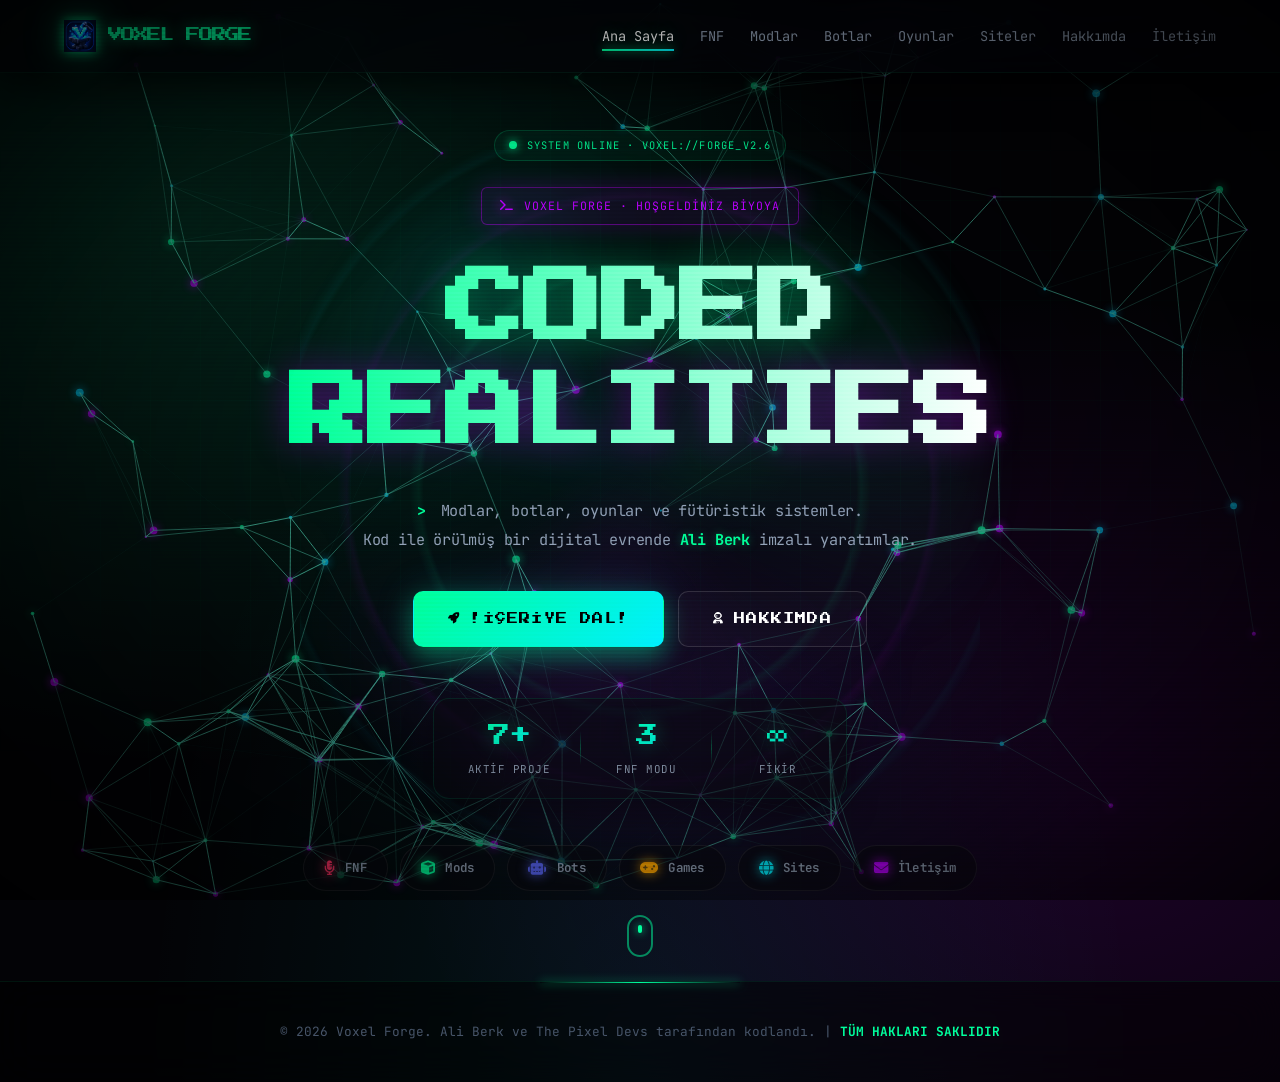
==== commit 3e5ac778: "feat: add VoxelForge brand logo, ultra-neon effects & mediafire download mirrors" ====
--- a/index.html
+++ b/index.html
@@ -4,6 +4,35 @@
     <meta charset="UTF-8">
     <meta name="viewport" content="width=device-width, initial-scale=1.0">
     <title>Voxel Forge - Coded Realities</title>
+
+    <!-- ==================== FAVICON & İKONLAR ==================== -->
+    <link rel="icon" type="image/png" href="VoxelForge.png">
+    <link rel="shortcut icon" type="image/png" href="VoxelForge.png">
+    <link rel="apple-touch-icon" href="VoxelForge.png">
+    <link rel="apple-touch-icon" sizes="180x180" href="VoxelForge.png">
+    <link rel="icon" type="image/png" sizes="32x32" href="VoxelForge.png">
+    <link rel="icon" type="image/png" sizes="16x16" href="VoxelForge.png">
+
+    <!-- ==================== META / SEO ==================== -->
+    <meta name="description" content="Voxel Forge — Modlar, botlar, oyunlar ve fütüristik sistemler. Kod ile örülmüş bir dijital evrende Ali Berk imzalı yaratımlar.">
+    <meta name="keywords" content="Voxel Forge, FNF, Friday Night Funkin, Modlar, Botlar, Oyunlar, Ali Berk, Pixel Devs">
+    <meta name="author" content="Ali Berk - The Pixel Devs">
+    <meta name="theme-color" content="#00ff9d">
+
+    <!-- ==================== OPEN GRAPH (Facebook, Discord, WhatsApp) ==================== -->
+    <meta property="og:type" content="website">
+    <meta property="og:title" content="Voxel Forge - Coded Realities">
+    <meta property="og:description" content="Modlar, botlar, oyunlar ve fütüristik sistemler. Ali Berk imzalı dijital evren.">
+    <meta property="og:image" content="VoxelForge.png">
+    <meta property="og:site_name" content="Voxel Forge">
+
+    <!-- ==================== TWITTER CARD ==================== -->
+    <meta name="twitter:card" content="summary_large_image">
+    <meta name="twitter:title" content="Voxel Forge - Coded Realities">
+    <meta name="twitter:description" content="Modlar, botlar, oyunlar ve fütüristik sistemler.">
+    <meta name="twitter:image" content="VoxelForge.png">
+
+    <!-- ==================== STYLES & FONTS ==================== -->
     <link rel="stylesheet" href="style.css">
     <link href="https://fonts.googleapis.com/css2?family=Inter:wght@400;600&family=JetBrains+Mono:wght@400;700&family=Press+Start+2P&display=swap" rel="stylesheet">
     <link rel="stylesheet" href="https://cdnjs.cloudflare.com/ajax/libs/font-awesome/6.4.0/css/all.min.css">
@@ -16,7 +45,10 @@
     <div class="vignette"></div>
 
     <nav class="navbar glass">
-        <div class="logo"><i class="fa-solid fa-cube"></i> VOXEL FORGE</div>
+        <div class="logo">
+            <img src="VoxelForge.png" alt="Voxel Forge" class="logo-img">
+            VOXEL FORGE
+        </div>
         <ul class="nav-links">
             <li><a href="index.html" class="active">Ana Sayfa</a></li>
             <li><a href="FNF.html">FNF</a></li>
--- a/style.css
+++ b/style.css
@@ -653,4 +653,65 @@
         animation-iteration-count: 1 !important;
         transition-duration: 0.01ms !important;
     }
+}
+
+.logo {
+    display: flex;
+    align-items: center;
+    gap: 12px;
+    cursor: pointer;
+}
+
+.logo-img {
+    width: 32px;
+    height: 32px;
+    object-fit: contain;
+    
+    /* 
+       1. brightness(1.25): Görselin kendi ışık seviyesini artırır.
+       2. saturate(1.5): Renkleri çok daha canlı ve neon hale getirir.
+       3. Katmanlı drop-shadow: Hem keskin iç neon parlaması hem de geniş atmosferik ışıma sağlar.
+    */
+    filter: 
+        brightness(1.25) 
+        saturate(1.5) 
+        drop-shadow(0 0 6px rgba(0, 255, 157, 0.9)) 
+        drop-shadow(0 0 18px rgba(0, 255, 157, 0.4));
+        
+    transition: transform 0.4s var(--ease), filter 0.4s var(--ease);
+    animation: logoFloat 4s ease-in-out infinite;
+}
+
+/* Hover'da Süper Parlak Hologram Modu */
+.logo:hover .logo-img {
+    transform: rotate(-15deg) scale(1.15);
+    filter: 
+        brightness(1.45) 
+        saturate(1.8) 
+        drop-shadow(0 0 10px rgba(0, 255, 157, 1)) 
+        drop-shadow(0 0 25px rgba(0, 255, 157, 0.7));
+}
+
+@keyframes logoFloat {
+    0%, 100% { 
+        transform: translateY(0) rotate(0deg); 
+        filter: 
+            brightness(1.25) 
+            saturate(1.5) 
+            drop-shadow(0 0 6px rgba(0, 255, 157, 0.9)) 
+            drop-shadow(0 0 18px rgba(0, 255, 157, 0.4));
+    }
+    50% { 
+        transform: translateY(-3px) rotate(-3deg); 
+        /* Havada süzülürken ışığı da hafifçe dalgalansın */
+        filter: 
+            brightness(1.35) 
+            saturate(1.6) 
+            drop-shadow(0 0 8px rgba(0, 255, 157, 1)) 
+            drop-shadow(0 0 22px rgba(0, 255, 157, 0.5));
+    }
+}
+
+@media (max-width: 768px) {
+    .logo-img { width: 26px; height: 26px; }
 }
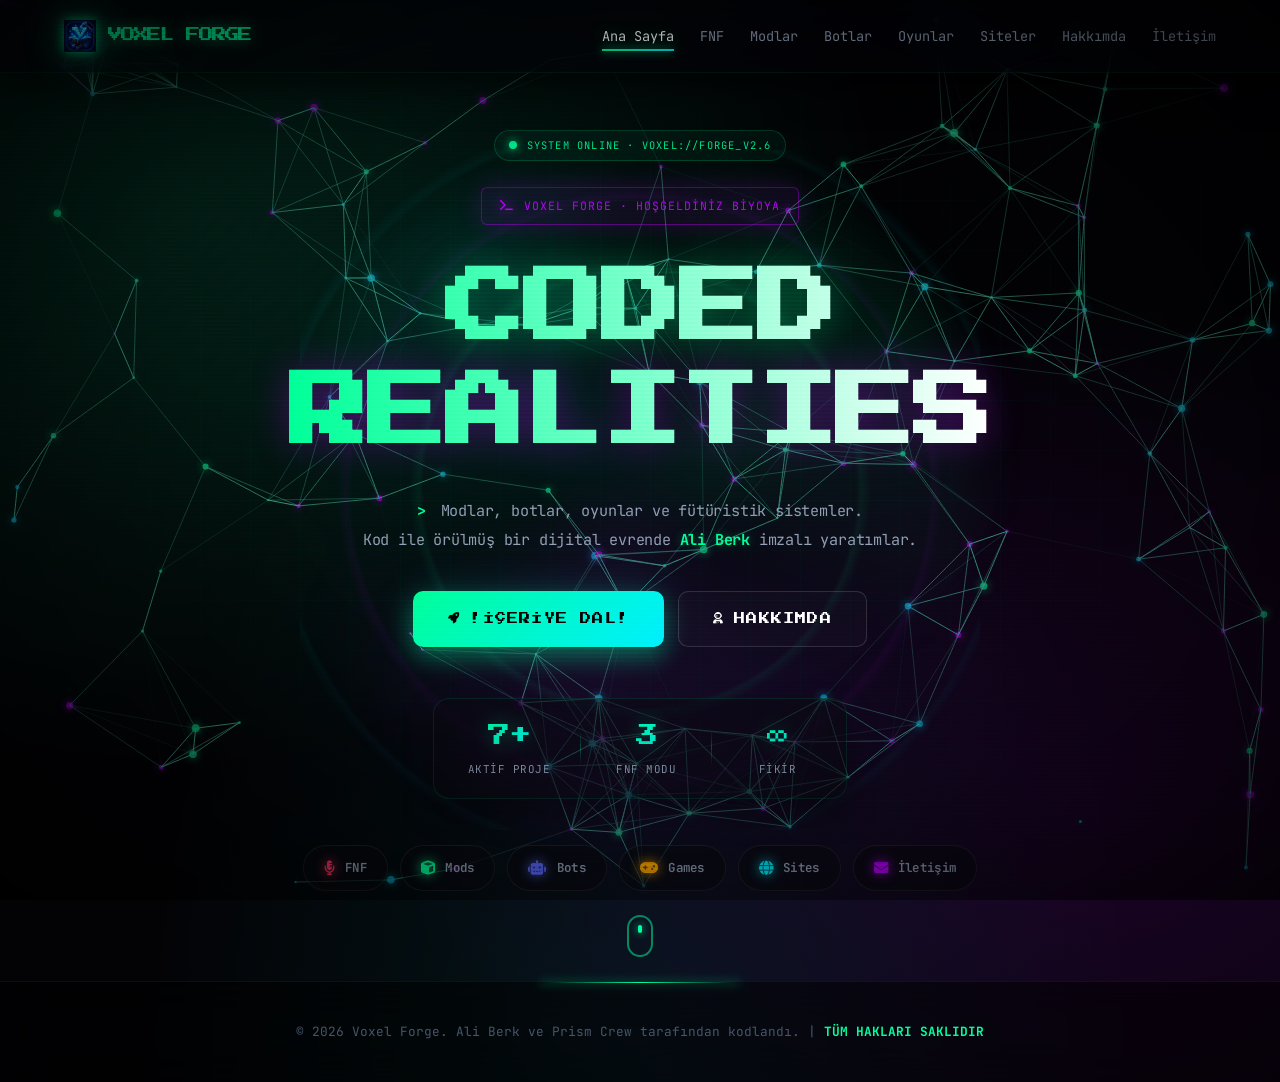
==== commit add95881: "Update index.html" ====
--- a/index.html
+++ b/index.html
@@ -153,9 +153,9 @@
     </header>
 
     <footer id="deep">
-        <p>&copy; 2026 Voxel Forge. Ali Berk ve The Pixel Devs tarafından kodlandı. | <strong>TÜM HAKLARI SAKLIDIR</strong></p>
+        <p>&copy; 2026 Voxel Forge. Ali Berk ve Prism Crew tarafından kodlandı. | <strong>TÜM HAKLARI SAKLIDIR</strong></p>
     </footer>
 
     <script src="script.js"></script>
 </body>
-</html>+</html>
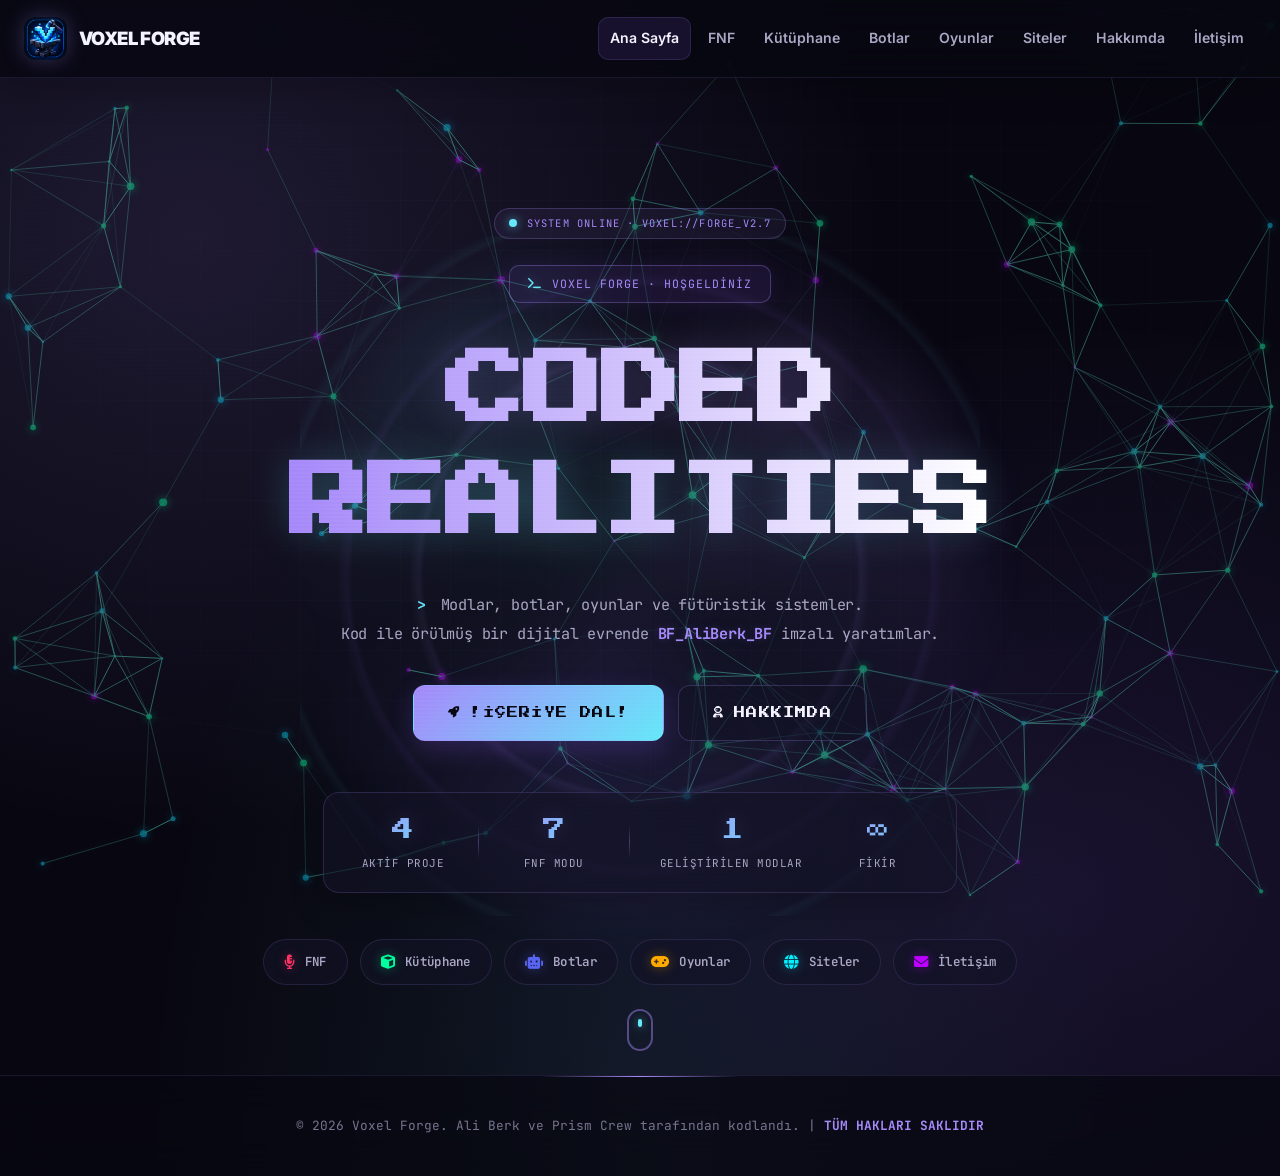
==== commit 3bd8d014: "The infrastructure has been completely overhauled, a new system has been established, and new modes " ====
--- a/index.html
+++ b/index.html
@@ -1,161 +1,191 @@
-<!DOCTYPE html>
+<!doctype html>
 <html lang="tr">
-<head>
-    <meta charset="UTF-8">
-    <meta name="viewport" content="width=device-width, initial-scale=1.0">
+  <head>
+    <meta charset="UTF-8" />
+    <meta name="viewport" content="width=device-width, initial-scale=1.0" />
     <title>Voxel Forge - Coded Realities</title>
 
     <!-- ==================== FAVICON & İKONLAR ==================== -->
-    <link rel="icon" type="image/png" href="VoxelForge.png">
-    <link rel="shortcut icon" type="image/png" href="VoxelForge.png">
-    <link rel="apple-touch-icon" href="VoxelForge.png">
-    <link rel="apple-touch-icon" sizes="180x180" href="VoxelForge.png">
-    <link rel="icon" type="image/png" sizes="32x32" href="VoxelForge.png">
-    <link rel="icon" type="image/png" sizes="16x16" href="VoxelForge.png">
+    <link rel="icon" type="image/png" href="art/VoxelForge.png" />
+    <link rel="shortcut icon" type="image/png" href="art/VoxelForge.png" />
+    <link rel="apple-touch-icon" href="art/VoxelForge.png" />
+    <link rel="apple-touch-icon" sizes="180x180" href="art/VoxelForge.png" />
+    <link rel="icon" type="image/png" sizes="32x32" href="art/VoxelForge.png" />
+    <link rel="icon" type="image/png" sizes="16x16" href="art/VoxelForge.png" />
 
     <!-- ==================== META / SEO ==================== -->
-    <meta name="description" content="Voxel Forge — Modlar, botlar, oyunlar ve fütüristik sistemler. Kod ile örülmüş bir dijital evrende Ali Berk imzalı yaratımlar.">
-    <meta name="keywords" content="Voxel Forge, FNF, Friday Night Funkin, Modlar, Botlar, Oyunlar, Ali Berk, Pixel Devs">
-    <meta name="author" content="Ali Berk - The Pixel Devs">
-    <meta name="theme-color" content="#00ff9d">
+    <meta
+      name="description"
+      content="Voxel Forge — Modlar, botlar, oyunlar ve fütüristik sistemler. Kod ile örülmüş bir dijital evrende Ali Berk imzalı yaratımlar."
+    />
+    <meta
+      name="keywords"
+      content="Voxel Forge, FNF, Friday Night Funkin, Modlar, Botlar, Oyunlar, Ali Berk, Prism Crew"
+    />
+    <meta name="author" content="Ali Berk - Prism Crew" />
+    <meta name="theme-color" content="#00ff9d" />
 
     <!-- ==================== OPEN GRAPH (Facebook, Discord, WhatsApp) ==================== -->
-    <meta property="og:type" content="website">
-    <meta property="og:title" content="Voxel Forge - Coded Realities">
-    <meta property="og:description" content="Modlar, botlar, oyunlar ve fütüristik sistemler. Ali Berk imzalı dijital evren.">
-    <meta property="og:image" content="VoxelForge.png">
-    <meta property="og:site_name" content="Voxel Forge">
-
-    <!-- ==================== TWITTER CARD ==================== -->
-    <meta name="twitter:card" content="summary_large_image">
-    <meta name="twitter:title" content="Voxel Forge - Coded Realities">
-    <meta name="twitter:description" content="Modlar, botlar, oyunlar ve fütüristik sistemler.">
-    <meta name="twitter:image" content="VoxelForge.png">
+    <meta property="og:type" content="website" />
+    <meta property="og:title" content="Voxel Forge - Coded Realities" />
+    <meta
+      property="og:description"
+      content="Modlar, botlar, oyunlar ve fütüristik sistemler. Ali Berk imzalı dijital evren."
+    />
+    <meta property="og:image" content="art/VoxelForge.png" />
+    <meta property="og:site_name" content="Voxel Forge" />
 
     <!-- ==================== STYLES & FONTS ==================== -->
-    <link rel="stylesheet" href="style.css">
-    <link href="https://fonts.googleapis.com/css2?family=Inter:wght@400;600&family=JetBrains+Mono:wght@400;700&family=Press+Start+2P&display=swap" rel="stylesheet">
-    <link rel="stylesheet" href="https://cdnjs.cloudflare.com/ajax/libs/font-awesome/6.4.0/css/all.min.css">
-</head>
-<body>
+    <link rel="stylesheet" href="styles/style.css" />
+    <link
+      href="https://fonts.googleapis.com/css2?family=Inter:wght@400;600&family=JetBrains+Mono:wght@400;700&family=Press+Start+2P&display=swap"
+      rel="stylesheet"
+    />
+    <link
+      rel="stylesheet"
+      href="https://cdnjs.cloudflare.com/ajax/libs/font-awesome/6.4.0/css/all.min.css"
+    />
+  </head>
+  <body>
     <canvas id="networkCanvas"></canvas>
 
     <!-- Arka plan katmanları -->
     <div class="scanlines"></div>
-    <div class="vignette"></div>
 
     <nav class="navbar glass">
-        <div class="logo">
-            <img src="VoxelForge.png" alt="Voxel Forge" class="logo-img">
-            VOXEL FORGE
-        </div>
-        <ul class="nav-links">
-            <li><a href="index.html" class="active">Ana Sayfa</a></li>
-            <li><a href="FNF.html">FNF</a></li>
-            <li><a href="mods.html">Modlar</a></li>
-            <li><a href="bots.html">Botlar</a></li>
-            <li><a href="games.html">Oyunlar</a></li>
-            <li><a href="sites.html">Siteler</a></li>
-            <li><a href="about.html">Hakkımda</a></li>
-            <li><a href="contact.html">İletişim</a></li>
-        </ul>
+      <div class="logo">
+        <img src="art/VoxelForge.png" alt="Voxel Forge" class="logo-img" />
+        VOXEL FORGE
+      </div>
+      <ul class="nav-links">
+        <li><a href="index.html" class="active">Ana Sayfa</a></li>
+        <li><a href="FNF/FNF.html">FNF</a></li>
+        <li><a href="library/library.html">Kütüphane</a></li>
+        <li><a href="bots/bots.html">Botlar</a></li>
+        <li><a href="games/games.html">Oyunlar</a></li>
+        <li><a href="sites/sites.html">Siteler</a></li>
+        <li><a href="about/about.html">Hakkımda</a></li>
+        <li><a href="contact/contact.html">İletişim</a></li>
+      </ul>
     </nav>
 
     <header class="hero">
-        <!-- Dönen aksan halkaları -->
-        <div class="hero-orb" aria-hidden="true"></div>
+      <!-- Dönen aksan halkaları -->
+      <div class="hero-orb" aria-hidden="true"></div>
 
-        <div class="hero-content">
-            <!-- Sistem başlangıç göstergesi -->
-            <div class="system-status">
-                <span class="dot"></span>
-                <span class="status-text">SYSTEM ONLINE · VOXEL://FORGE_v2.6</span>
-            </div>
-
-            <span class="pixel-badge">
-                <i class="fa-solid fa-terminal"></i>
-                VOXEL FORGE · HOŞGELDİNİZ BİYOYA
-            </span>
-
-            <h1 class="pixel-text" data-text="CODED REALITIES">
-                <span>CODED</span>
-                <span>REALITIES</span>
-            </h1>
-
-            <p class="hero-subtitle">
-                <span class="prompt">&gt;</span> Modlar, botlar, oyunlar ve fütüristik sistemler.
-                <br>Kod ile örülmüş bir dijital evrende <strong>Ali Berk</strong> imzalı yaratımlar.
-            </p>
-
-            <!-- Butonlar -->
-            <div class="hero-btns">
-                <a href="mods.html" class="btn-glow">
-                    <i class="fa-solid fa-rocket"></i>
-                    !İçeriye Dal!
-                </a>
-                <a href="about.html" class="btn-ghost">
-                    <i class="fa-solid fa-user-astronaut"></i>
-                    Hakkımda
-                </a>
-            </div>
-
-            <!-- İstatistikler -->
-            <div class="hero-stats">
-                <div class="stat">
-                    <div class="stat-num">7+</div>
-                    <div class="stat-label">Aktif Proje</div>
-                </div>
-                <div class="stat-divider"></div>
-                <div class="stat">
-                    <div class="stat-num">3</div>
-                    <div class="stat-label">FNF Modu</div>
-                </div>
-                <div class="stat-divider"></div>
-                <div class="stat">
-                    <div class="stat-num">∞</div>
-                    <div class="stat-label">Fikir</div>
-                </div>
-            </div>
-
-            <!-- Hızlı erişim -->
-            <div class="quick-links" aria-label="Hızlı erişim">
-                <a href="FNF.html" class="quick-link" style="--ql-c: #ff3366;">
-                    <i class="fa-solid fa-microphone-lines"></i>
-                    <span>FNF</span>
-                </a>
-                <a href="mods.html" class="quick-link" style="--ql-c: #00ff9d;">
-                    <i class="fa-solid fa-cube"></i>
-                    <span>Mods</span>
-                </a>
-                <a href="bots.html" class="quick-link" style="--ql-c: #5865F2;">
-                    <i class="fa-solid fa-robot"></i>
-                    <span>Bots</span>
-                </a>
-                <a href="games.html" class="quick-link" style="--ql-c: #ffaa00;">
-                    <i class="fa-solid fa-gamepad"></i>
-                    <span>Games</span>
-                </a>
-                <a href="sites.html" class="quick-link" style="--ql-c: #00f0ff;">
-                    <i class="fa-solid fa-globe"></i>
-                    <span>Sites</span>
-                </a>
-                <a href="contact.html" class="quick-link" style="--ql-c: #bd00ff;">
-                    <i class="fa-solid fa-envelope"></i>
-                    <span>İletişim</span>
-                </a>
-            </div>
+      <div class="hero-content">
+        <!-- Sistem başlangıç göstergesi -->
+        <div class="system-status">
+          <span class="dot"></span>
+          <span class="status-text">SYSTEM ONLINE · VOXEL://FORGE_v2.7</span>
         </div>
 
-        <!-- Aşağı kaydır ipucu -->
-        <a href="#deep" class="scroll-hint" aria-label="Aşağı kaydır">
-            <span></span>
-        </a>
+        <span class="pixel-badge">
+          <i class="fa-solid fa-terminal"></i>
+          VOXEL FORGE · HOŞGELDİNİZ
+        </span>
+
+        <h1 class="pixel-text" data-text="CODED REALITIES">
+          <span>CODED</span>
+          <span>REALITIES</span>
+        </h1>
+
+        <p class="hero-subtitle">
+          <span class="prompt">&gt;</span> Modlar, botlar, oyunlar ve fütüristik
+          sistemler. <br />Kod ile örülmüş bir dijital evrende
+          <strong>BF_AliBerk_BF</strong> imzalı yaratımlar.
+        </p>
+
+        <!-- Butonlar -->
+        <div class="hero-btns">
+          <a href="library/library.html" class="btn-glow">
+            <i class="fa-solid fa-rocket"></i>
+            !İçeriye Dal!
+          </a>
+          <a href="about/about.html" class="btn-ghost">
+            <i class="fa-solid fa-user-astronaut"></i>
+            Hakkımda
+          </a>
+        </div>
+
+        <!-- İstatistikler -->
+        <div class="hero-stats" id="heroStats">
+          <div class="stat">
+            <div class="stat-num" id="activeProjectsCount">—</div>
+            <div class="stat-label">Aktif Proje</div>
+          </div>
+
+          <div class="stat-divider"></div>
+
+          <div class="stat">
+            <div class="stat-num" id="fnfModsCount">—</div>
+            <div class="stat-label">FNF Modu</div>
+          </div>
+
+          <div class="stat-divider"></div>
+
+          <div class="stat">
+            <div class="stat-num" id="fnfModsDevCount">0</div>
+            <div class="stat-label">Geliştirilen Modlar</div>
+          </div>
+
+          <div class="stat">
+            <div class="stat-num" id="ideasCount">∞</div>
+            <div class="stat-label">Fikir</div>
+          </div>
+        </div>
+
+        <!-- Hızlı erişim -->
+        <div class="quick-links" aria-label="Hızlı erişim">
+          <a href="FNF/FNF.html" class="quick-link" style="--ql-c: #ff3366">
+            <i class="fa-solid fa-microphone-lines"></i>
+            <span>FNF</span>
+          </a>
+          <a
+            href="library/library.html"
+            class="quick-link"
+            style="--ql-c: #00ff9d"
+          >
+            <i class="fa-solid fa-cube"></i>
+            <span>Kütüphane</span>
+          </a>
+          <a href="bots/bots.html" class="quick-link" style="--ql-c: #5865f2">
+            <i class="fa-solid fa-robot"></i>
+            <span>Botlar</span>
+          </a>
+          <a href="games/games.html" class="quick-link" style="--ql-c: #ffaa00">
+            <i class="fa-solid fa-gamepad"></i>
+            <span>Oyunlar</span>
+          </a>
+          <a href="sites/sites.html" class="quick-link" style="--ql-c: #00f0ff">
+            <i class="fa-solid fa-globe"></i>
+            <span>Siteler</span>
+          </a>
+          <a
+            href="contact/contact.html"
+            class="quick-link"
+            style="--ql-c: #bd00ff"
+          >
+            <i class="fa-solid fa-envelope"></i>
+            <span>İletişim</span>
+          </a>
+        </div>
+      </div>
+
+      <!-- Aşağı kaydır ipucu -->
+      <a href="#deep" class="scroll-hint" aria-label="Aşağı kaydır">
+        <span></span>
+      </a>
     </header>
 
     <footer id="deep">
-        <p>&copy; 2026 Voxel Forge. Ali Berk ve Prism Crew tarafından kodlandı. | <strong>TÜM HAKLARI SAKLIDIR</strong></p>
+      <p>
+        &copy; 2026 Voxel Forge. Ali Berk ve Prism Crew tarafından kodlandı. |
+        <strong>TÜM HAKLARI SAKLIDIR</strong>
+      </p>
     </footer>
 
-    <script src="script.js"></script>
-</body>
+    <script src="scripts/js/main.js"></script>
+    <script src="scripts/js/stats.js"></script>
+  </body>
 </html>
--- a/styles/style.css
+++ b/styles/style.css
@@ -0,0 +1,1058 @@
+/* =========================================================
+   VoxelForge — Main Stylesheet
+   Prism Purple / Cyan Glassmorphism
+   Palette aligned with library.css
+   ========================================================= */
+
+:root {
+  color-scheme: dark;
+
+  --bg-dark: #080711;
+  --bg-darker: #05040c;
+  --bg-soft: #0e1020;
+  --glass-bg: rgba(18, 19, 38, 0.78);
+  --glass-border: rgba(167, 139, 250, 0.18);
+
+  --accent-primary: #a78bfa;
+  --accent-secondary: #8b5cf6;
+  --accent-cyan: #67e8f9;
+  --accent-warning: #fbbf24;
+  --accent-danger: #fb7185;
+
+  --text-main: #f4f3ff;
+  --text-muted: #aaa8c5;
+  --text-dim: #77758f;
+
+  --font-pixel: "Press Start 2P", cursive;
+  --font-main: "Inter", sans-serif;
+  --font-code: "JetBrains Mono", monospace;
+
+  --gradient-primary: linear-gradient(
+    135deg,
+    var(--accent-primary),
+    var(--accent-cyan)
+  );
+  --gradient-neon: linear-gradient(
+    90deg,
+    var(--accent-primary),
+    #ffffff,
+    var(--accent-cyan)
+  );
+  --gradient-mesh:
+    radial-gradient(at 15% 20%, rgba(167, 139, 250, 0.14) 0, transparent 45%),
+    radial-gradient(at 85% 75%, rgba(139, 92, 246, 0.13) 0, transparent 45%),
+    radial-gradient(at 50% 100%, rgba(103, 232, 249, 0.08) 0, transparent 55%);
+
+  --ease: cubic-bezier(0.16, 1, 0.3, 1);
+  --radius: 18px;
+  --transition: 220ms ease;
+}
+
+* {
+  margin: 0;
+  padding: 0;
+  box-sizing: border-box;
+  scroll-behavior: smooth;
+}
+
+html {
+  scroll-padding-top: 90px;
+}
+
+body {
+  min-height: 100vh;
+  position: relative;
+  overflow-x: hidden;
+  background-color: var(--bg-dark);
+  background-image: var(--gradient-mesh);
+  color: var(--text-main);
+  font-family: var(--font-main);
+  line-height: 1.6;
+}
+
+/* --- SCROLLBAR --- */
+
+::-webkit-scrollbar {
+  width: 8px;
+}
+
+::-webkit-scrollbar-track {
+  background: var(--bg-darker);
+}
+
+::-webkit-scrollbar-thumb {
+  background: linear-gradient(
+    180deg,
+    var(--accent-primary),
+    var(--accent-secondary)
+  );
+  border: 2px solid var(--bg-darker);
+  border-radius: 10px;
+}
+
+::-webkit-scrollbar-thumb:hover {
+  background: linear-gradient(
+    180deg,
+    var(--accent-cyan),
+    var(--accent-secondary)
+  );
+}
+
+::selection {
+  background: rgba(167, 139, 250, 0.85);
+  color: #080711;
+  text-shadow: none;
+}
+
+/* --- BACKGROUND EFFECTS --- */
+
+body::before {
+  content: "";
+  position: fixed;
+  inset: 0;
+  background-image:
+    linear-gradient(rgba(167, 139, 250, 0.025) 1px, transparent 1px),
+    linear-gradient(90deg, rgba(167, 139, 250, 0.025) 1px, transparent 1px);
+  background-size: 50px 50px;
+  pointer-events: none;
+  z-index: 0;
+  mask-image: radial-gradient(ellipse at center, black 40%, transparent 90%);
+  -webkit-mask-image: radial-gradient(
+    ellipse at center,
+    black 40%,
+    transparent 90%
+  );
+}
+
+body > * {
+  position: relative;
+  z-index: 1;
+}
+
+.scanlines {
+  position: fixed;
+  inset: 0;
+  background: linear-gradient(rgba(18, 16, 16, 0) 50%, rgba(0, 0, 0, 0.12) 50%);
+  background-size: 100% 4px;
+  pointer-events: none;
+  z-index: 9998;
+  opacity: 0.18;
+  mix-blend-mode: overlay;
+}
+
+#networkCanvas {
+  position: fixed;
+  inset: 0;
+  width: 100%;
+  height: 100%;
+  z-index: 0;
+  background: transparent;
+  opacity: 0.45;
+  pointer-events: none;
+}
+
+/* --- NAVBAR --- */
+
+.glass,
+.navbar {
+  background: rgba(8, 7, 17, 0.86);
+  backdrop-filter: blur(22px) saturate(145%);
+  -webkit-backdrop-filter: blur(22px) saturate(145%);
+  border-bottom: 1px solid rgba(167, 139, 250, 0.12);
+  box-shadow: 0 10px 35px rgba(0, 0, 0, 0.22);
+}
+
+.navbar {
+  position: sticky;
+  top: 0;
+  z-index: 1000;
+  display: flex;
+  justify-content: space-between;
+  align-items: center;
+  gap: 28px;
+  width: 100%;
+  min-height: 78px;
+  padding: 14px max(24px, calc((100vw - 1240px) / 2));
+}
+
+.logo {
+  display: flex;
+  align-items: center;
+  gap: 12px;
+  flex-shrink: 0;
+  color: var(--text-main);
+  font-family: var(--font-main);
+  font-size: 1.15rem;
+  font-weight: 900;
+  letter-spacing: -0.6px;
+  text-decoration: none;
+  cursor: pointer;
+}
+
+.logo-img {
+  width: 43px;
+  height: 43px;
+  object-fit: contain;
+  border-radius: 12px;
+  filter: drop-shadow(0 0 10px rgba(167, 139, 250, 0.28));
+  transition:
+    transform var(--transition),
+    filter var(--transition);
+}
+
+.logo:hover .logo-img {
+  transform: translateY(-2px) scale(1.04);
+  filter: drop-shadow(0 0 14px rgba(167, 139, 250, 0.48));
+}
+
+.logo:hover {
+  color: var(--accent-primary);
+}
+
+.nav-links {
+  list-style: none;
+  display: flex;
+  align-items: center;
+  justify-content: flex-end;
+  flex-wrap: wrap;
+  gap: 5px;
+}
+
+.nav-links a {
+  position: relative;
+  display: inline-flex;
+  align-items: center;
+  padding: 9px 11px;
+  border: 1px solid transparent;
+  border-radius: 10px;
+  color: var(--text-muted);
+  font-family: var(--font-main);
+  font-size: 0.88rem;
+  font-weight: 600;
+  text-decoration: none;
+  transition:
+    color var(--transition),
+    background var(--transition),
+    border-color var(--transition);
+}
+
+.nav-links a:hover,
+.nav-links a.active {
+  color: var(--text-main);
+  background: rgba(139, 92, 246, 0.12);
+  border-color: rgba(167, 139, 250, 0.16);
+}
+
+.mobile-menu-button {
+  display: none;
+  align-items: center;
+  justify-content: center;
+  width: 42px;
+  height: 42px;
+  border: 1px solid var(--glass-border);
+  border-radius: 12px;
+  background: rgba(18, 19, 38, 0.85);
+  color: var(--text-main);
+  cursor: pointer;
+  transition:
+    background var(--transition),
+    border-color var(--transition);
+}
+
+.mobile-menu-button:hover {
+  background: rgba(139, 92, 246, 0.16);
+  border-color: var(--accent-primary);
+}
+
+/* =========================================================
+   HERO SECTION
+   ========================================================= */
+
+.hero {
+  position: relative;
+  min-height: 100vh;
+  display: flex;
+  align-items: center;
+  justify-content: center;
+  padding: 130px 20px 90px;
+  overflow: hidden;
+  text-align: center;
+}
+
+.hero-orb {
+  position: absolute;
+  top: 50%;
+  left: 50%;
+  transform: translate(-50%, -50%);
+  width: min(680px, 92vw);
+  height: min(680px, 92vw);
+  pointer-events: none;
+  z-index: 0;
+  background:
+    radial-gradient(
+      circle,
+      transparent 45%,
+      rgba(167, 139, 250, 0.07) 46%,
+      transparent 48%
+    ),
+    radial-gradient(
+      circle,
+      transparent 60%,
+      rgba(139, 92, 246, 0.06) 61%,
+      transparent 63%
+    ),
+    radial-gradient(
+      circle,
+      transparent 75%,
+      rgba(103, 232, 249, 0.045) 76%,
+      transparent 78%
+    );
+  animation: orbSpin 40s linear infinite;
+  filter: blur(0.5px);
+}
+
+.hero-orb::before {
+  content: "";
+  position: absolute;
+  inset: 0;
+  border-radius: 50%;
+  background: conic-gradient(
+    from 0deg,
+    transparent 0deg,
+    rgba(167, 139, 250, 0.16) 60deg,
+    transparent 120deg,
+    rgba(139, 92, 246, 0.14) 200deg,
+    transparent 260deg,
+    rgba(103, 232, 249, 0.12) 320deg,
+    transparent 360deg
+  );
+  animation: orbSweep 12s linear infinite;
+  filter: blur(30px);
+  opacity: 0.7;
+}
+
+@keyframes orbSpin {
+  to {
+    transform: translate(-50%, -50%) rotate(360deg);
+  }
+}
+
+@keyframes orbSweep {
+  to {
+    transform: rotate(-360deg);
+  }
+}
+
+.hero-content {
+  position: relative;
+  z-index: 2;
+  display: flex;
+  flex-direction: column;
+  align-items: center;
+  gap: 26px;
+  width: 100%;
+  max-width: 960px;
+  animation: heroFadeIn 1s var(--ease);
+}
+
+@keyframes heroFadeIn {
+  from {
+    opacity: 0;
+    transform: translateY(30px);
+  }
+  to {
+    opacity: 1;
+    transform: translateY(0);
+  }
+}
+
+/* --- SYSTEM STATUS --- */
+
+.system-status {
+  display: inline-flex;
+  align-items: center;
+  gap: 10px;
+  padding: 6px 14px;
+  border: 1px solid rgba(167, 139, 250, 0.24);
+  border-radius: 999px;
+  background: rgba(167, 139, 250, 0.07);
+  color: var(--accent-primary);
+  font-family: var(--font-code);
+  font-size: 0.65rem;
+  letter-spacing: 1.2px;
+  text-transform: uppercase;
+  animation: fadeInDelay 1.2s var(--ease) 0.2s backwards;
+}
+
+.system-status .dot {
+  width: 8px;
+  height: 8px;
+  border-radius: 50%;
+  background: var(--accent-cyan);
+  box-shadow: 0 0 10px rgba(103, 232, 249, 0.65);
+  animation: dotPulse 1.4s ease-in-out infinite;
+}
+
+@keyframes dotPulse {
+  0%,
+  100% {
+    opacity: 1;
+    transform: scale(1);
+  }
+  50% {
+    opacity: 0.3;
+    transform: scale(0.6);
+  }
+}
+
+@keyframes fadeInDelay {
+  from {
+    opacity: 0;
+    transform: translateY(-10px);
+  }
+  to {
+    opacity: 1;
+    transform: translateY(0);
+  }
+}
+
+/* --- BADGE --- */
+
+.pixel-badge {
+  display: inline-flex;
+  align-items: center;
+  gap: 10px;
+  padding: 9px 18px;
+  border: 1px solid rgba(167, 139, 250, 0.32);
+  border-radius: 10px;
+  background: rgba(139, 92, 246, 0.09);
+  box-shadow: 0 0 25px rgba(139, 92, 246, 0.09);
+  color: var(--accent-primary);
+  font-family: var(--font-code);
+  font-size: 0.72rem;
+  letter-spacing: 1px;
+  animation: fadeInDelay 1s var(--ease) 0.35s backwards;
+}
+
+.pixel-badge i {
+  color: var(--accent-cyan);
+  filter: drop-shadow(0 0 6px rgba(103, 232, 249, 0.45));
+}
+
+/* --- PIXEL TITLE --- */
+
+.pixel-text {
+  position: relative;
+  display: flex;
+  flex-direction: column;
+  gap: 8px;
+  margin: 10px 0;
+  font-family: var(--font-pixel);
+  font-size: clamp(2rem, 8vw, 5rem);
+  line-height: 1.3;
+  letter-spacing: -2px;
+  animation: fadeInDelay 1s var(--ease) 0.5s backwards;
+}
+
+.pixel-text span {
+  display: inline-block;
+  background: var(--gradient-neon);
+  background-size: 200% auto;
+  -webkit-background-clip: text;
+  background-clip: text;
+  -webkit-text-fill-color: transparent;
+  filter: drop-shadow(0 0 18px rgba(167, 139, 250, 0.22));
+  animation: gradientFlow 6s linear infinite;
+}
+
+.pixel-text span:nth-child(2) {
+  animation-delay: -3s;
+  filter: drop-shadow(0 0 18px rgba(103, 232, 249, 0.22));
+}
+
+@keyframes gradientFlow {
+  0% {
+    background-position: 0% 50%;
+  }
+  100% {
+    background-position: 200% 50%;
+  }
+}
+
+/* --- GLITCH EFFECT --- */
+
+.pixel-text::before,
+.pixel-text::after {
+  content: attr(data-text);
+  position: absolute;
+  inset: 0;
+  display: flex;
+  flex-direction: column;
+  justify-content: center;
+  align-items: center;
+  color: var(--accent-primary);
+  text-align: center;
+  opacity: 0;
+  pointer-events: none;
+  text-shadow: none;
+  mix-blend-mode: screen;
+  animation: glitchLoop 6s infinite;
+}
+
+.pixel-text::before {
+  color: var(--accent-cyan);
+}
+
+.pixel-text::after {
+  color: var(--accent-secondary);
+  animation-delay: 0.15s;
+}
+
+@keyframes glitchLoop {
+  0%,
+  92%,
+  100% {
+    opacity: 0;
+    transform: translate(0, 0);
+    clip-path: inset(0 0 0 0);
+  }
+  93% {
+    opacity: 0.55;
+    transform: translate(-3px, 1px);
+    clip-path: inset(15% 0 60% 0);
+  }
+  95% {
+    opacity: 0.55;
+    transform: translate(3px, -2px);
+    clip-path: inset(50% 0 20% 0);
+  }
+  97% {
+    opacity: 0.55;
+    transform: translate(-1px, 2px);
+    clip-path: inset(70% 0 10% 0);
+  }
+}
+
+/* --- SUBTITLE --- */
+
+.hero-subtitle {
+  max-width: 620px;
+  color: var(--text-muted);
+  font-family: var(--font-code);
+  font-size: 0.95rem;
+  line-height: 1.9;
+  letter-spacing: -0.2px;
+  animation: fadeInDelay 1s var(--ease) 0.65s backwards;
+}
+
+.hero-subtitle .prompt {
+  margin-right: 6px;
+  color: var(--accent-cyan);
+  font-weight: 700;
+}
+
+.hero-subtitle strong {
+  color: var(--accent-primary);
+  font-weight: 700;
+  text-shadow: 0 0 10px rgba(167, 139, 250, 0.22);
+}
+
+/* --- BUTTONS --- */
+
+.hero-btns {
+  display: flex;
+  flex-wrap: wrap;
+  justify-content: center;
+  gap: 14px;
+  margin-top: 10px;
+  animation: fadeInDelay 1s var(--ease) 0.8s backwards;
+}
+
+.btn-glow,
+.btn-ghost {
+  position: relative;
+  z-index: 1;
+  display: inline-flex;
+  align-items: center;
+  justify-content: center;
+  gap: 10px;
+  overflow: hidden;
+  padding: 18px 34px;
+  border-radius: 12px;
+  font-family: var(--font-pixel);
+  font-size: 0.7rem;
+  letter-spacing: 1.2px;
+  text-decoration: none;
+  text-transform: uppercase;
+  cursor: pointer;
+  transition:
+    transform var(--transition),
+    box-shadow var(--transition),
+    background var(--transition),
+    border-color var(--transition);
+}
+
+.btn-glow {
+  border: 1px solid transparent;
+  background: var(--gradient-primary);
+  color: #080711;
+  box-shadow: 0 8px 24px rgba(139, 92, 246, 0.22);
+}
+
+.btn-glow::before {
+  content: "";
+  position: absolute;
+  inset: 0;
+  z-index: -1;
+  background: linear-gradient(
+    120deg,
+    transparent 30%,
+    rgba(255, 255, 255, 0.38) 50%,
+    transparent 70%
+  );
+  transform: translateX(-100%);
+  transition: transform 0.7s var(--ease);
+}
+
+.btn-glow:hover {
+  transform: translateY(-3px);
+  box-shadow: 0 14px 32px rgba(139, 92, 246, 0.3);
+}
+
+.btn-glow:hover::before {
+  transform: translateX(100%);
+}
+
+.btn-glow i,
+.btn-ghost i {
+  transition: transform var(--transition);
+}
+
+.btn-glow:hover i {
+  transform: translateX(4px) rotate(-8deg);
+}
+
+.btn-ghost {
+  border: 1px solid rgba(167, 139, 250, 0.24);
+  background: rgba(18, 19, 38, 0.52);
+  color: var(--text-main);
+  backdrop-filter: blur(12px);
+  -webkit-backdrop-filter: blur(12px);
+}
+
+.btn-ghost:hover {
+  border-color: var(--accent-primary);
+  background: rgba(139, 92, 246, 0.12);
+  color: var(--accent-cyan);
+  box-shadow: 0 10px 25px rgba(139, 92, 246, 0.14);
+  transform: translateY(-3px);
+}
+
+.btn-ghost:hover i {
+  transform: rotate(-10deg) scale(1.1);
+}
+
+/* --- STATISTICS --- */
+
+.hero-stats {
+  display: flex;
+  align-items: center;
+  gap: 30px;
+  margin-top: 25px;
+  padding: 20px 34px;
+  border: 1px solid var(--glass-border);
+  border-radius: 16px;
+  background: rgba(18, 19, 38, 0.62);
+  backdrop-filter: blur(18px);
+  -webkit-backdrop-filter: blur(18px);
+  box-shadow: 0 15px 35px rgba(0, 0, 0, 0.2);
+  animation: fadeInDelay 1s var(--ease) 0.95s backwards;
+}
+
+.stat {
+  min-width: 70px;
+  text-align: center;
+}
+
+.stat-num {
+  margin-bottom: 6px;
+  background: var(--gradient-primary);
+  -webkit-background-clip: text;
+  background-clip: text;
+  -webkit-text-fill-color: transparent;
+  filter: drop-shadow(0 0 10px rgba(167, 139, 250, 0.2));
+  font-family: var(--font-pixel);
+  font-size: 1.4rem;
+  letter-spacing: -1px;
+}
+
+.stat-label {
+  color: var(--text-muted);
+  font-family: var(--font-code);
+  font-size: 0.68rem;
+  letter-spacing: 0.5px;
+  text-transform: uppercase;
+}
+
+.stat-divider {
+  width: 1px;
+  height: 34px;
+  background: linear-gradient(
+    180deg,
+    transparent,
+    rgba(167, 139, 250, 0.35),
+    transparent
+  );
+}
+
+/* --- QUICK LINKS --- */
+
+.quick-links {
+  display: flex;
+  flex-wrap: wrap;
+  justify-content: center;
+  gap: 12px;
+  margin-top: 20px;
+  animation: fadeInDelay 1s var(--ease) 1.1s backwards;
+}
+
+.quick-link {
+  --ql-c: var(--accent-primary);
+
+  display: inline-flex;
+  align-items: center;
+  gap: 10px;
+  padding: 12px 20px;
+  border: 1px solid rgba(167, 139, 250, 0.14);
+  border-radius: 999px;
+  background: rgba(18, 19, 38, 0.62);
+  color: var(--text-muted);
+  font-family: var(--font-code);
+  font-size: 0.78rem;
+  font-weight: 600;
+  letter-spacing: 0.3px;
+  text-decoration: none;
+  backdrop-filter: blur(15px);
+  -webkit-backdrop-filter: blur(15px);
+  transition:
+    color var(--transition),
+    border-color var(--transition),
+    background var(--transition),
+    box-shadow var(--transition),
+    transform var(--transition);
+}
+
+.quick-link i {
+  color: var(--ql-c);
+  font-size: 0.9rem;
+  filter: drop-shadow(0 0 6px color-mix(in srgb, var(--ql-c) 40%, transparent));
+  transition: transform var(--transition);
+}
+
+.quick-link:hover {
+  transform: translateY(-3px);
+  border-color: var(--ql-c);
+  background: color-mix(in srgb, var(--ql-c) 10%, transparent);
+  color: var(--text-main);
+  box-shadow: 0 8px 22px color-mix(in srgb, var(--ql-c) 14%, transparent);
+}
+
+.quick-link:hover i {
+  transform: scale(1.12) rotate(-8deg);
+}
+
+/* --- SCROLL HINT --- */
+
+.scroll-hint {
+  position: absolute;
+  bottom: 24px;
+  left: 50%;
+  z-index: 5;
+  display: flex;
+  justify-content: center;
+  width: 26px;
+  height: 42px;
+  padding-top: 8px;
+  border: 2px solid rgba(167, 139, 250, 0.45);
+  border-radius: 999px;
+  text-decoration: none;
+  transform: translateX(-50%);
+  transition: border-color var(--transition);
+}
+
+.scroll-hint span {
+  display: block;
+  width: 4px;
+  height: 8px;
+  border-radius: 999px;
+  background: var(--accent-cyan);
+  box-shadow: 0 0 8px rgba(103, 232, 249, 0.6);
+  animation: scrollDot 1.8s ease-in-out infinite;
+}
+
+@keyframes scrollDot {
+  0% {
+    transform: translateY(0);
+    opacity: 1;
+  }
+  80% {
+    transform: translateY(14px);
+    opacity: 0;
+  }
+  100% {
+    transform: translateY(0);
+    opacity: 0;
+  }
+}
+
+.scroll-hint:hover {
+  border-color: var(--accent-cyan);
+}
+
+/* --- FOOTER --- */
+
+footer {
+  position: relative;
+  padding: 40px 20px;
+  border-top: 1px solid rgba(167, 139, 250, 0.12);
+  background: rgba(8, 7, 17, 0.72);
+  backdrop-filter: blur(20px);
+  -webkit-backdrop-filter: blur(20px);
+  color: var(--text-dim);
+  font-family: var(--font-code);
+  font-size: 0.8rem;
+  text-align: center;
+}
+
+footer::before {
+  content: "";
+  position: absolute;
+  top: 0;
+  left: 50%;
+  width: 200px;
+  height: 1px;
+  background: linear-gradient(
+    90deg,
+    transparent,
+    var(--accent-primary),
+    transparent
+  );
+  transform: translateX(-50%);
+}
+
+footer strong {
+  color: var(--accent-primary);
+}
+
+/* --- RESPONSIVE --- */
+
+@media (max-width: 900px) {
+  .navbar {
+    gap: 16px;
+  }
+
+  .hero-stats {
+    gap: 18px;
+    padding: 16px 20px;
+  }
+
+  .stat-divider {
+    height: 26px;
+  }
+
+  .stat-num {
+    font-size: 1.15rem;
+  }
+}
+
+@media (max-width: 760px) {
+  .navbar {
+    min-height: 68px;
+    padding: 11px 18px;
+  }
+
+  .logo {
+    gap: 10px;
+    font-size: 1rem;
+  }
+
+  .logo-img {
+    width: 37px;
+    height: 37px;
+  }
+
+  .mobile-menu-button {
+    display: inline-flex;
+  }
+
+  .nav-links {
+    position: absolute;
+    top: calc(100% + 8px);
+    left: 14px;
+    right: 14px;
+    display: none;
+    flex-direction: column;
+    align-items: stretch;
+    gap: 4px;
+    padding: 10px;
+    border: 1px solid var(--glass-border);
+    border-radius: 16px;
+    background: rgba(8, 7, 17, 0.97);
+    box-shadow: 0 18px 40px rgba(0, 0, 0, 0.32);
+    backdrop-filter: blur(24px);
+    -webkit-backdrop-filter: blur(24px);
+  }
+
+  .nav-links.open {
+    display: flex;
+  }
+
+  .nav-links a {
+    display: flex;
+    width: 100%;
+    padding: 12px 14px;
+  }
+
+  .pixel-text {
+    gap: 6px;
+  }
+
+  .hero {
+    padding: 120px 16px 100px;
+  }
+
+  .hero-subtitle {
+    font-size: 0.88rem;
+    line-height: 1.75;
+  }
+
+  .btn-glow,
+  .btn-ghost {
+    padding: 15px 24px;
+    font-size: 0.62rem;
+  }
+
+  .hero-stats {
+    flex-wrap: wrap;
+    justify-content: center;
+    gap: 14px 22px;
+  }
+
+  .stat-divider {
+    display: none;
+  }
+
+  .quick-link {
+    padding: 10px 16px;
+    font-size: 0.72rem;
+  }
+
+  .scroll-hint {
+    display: none;
+  }
+}
+
+@media (max-width: 480px) {
+  .system-status {
+    padding: 5px 12px;
+    font-size: 0.58rem;
+  }
+
+  .pixel-badge {
+    padding: 8px 14px;
+    font-size: 0.6rem;
+  }
+
+  .pixel-text {
+    font-size: clamp(1.45rem, 8vw, 2.4rem);
+    letter-spacing: -1px;
+    overflow-wrap: anywhere;
+  }
+
+  .hero-btns {
+    flex-direction: column;
+    width: 100%;
+    max-width: 280px;
+  }
+
+  .btn-glow,
+  .btn-ghost {
+    width: 100%;
+    justify-content: center;
+  }
+
+  .hero-stats {
+    width: 100%;
+    max-width: 340px;
+    padding: 16px;
+  }
+
+  .stat {
+    min-width: 80px;
+  }
+
+  .quick-links {
+    gap: 8px;
+  }
+}
+
+/* --- STATISTICS: RESPONSIVE FIX --- */
+
+.hero-stats {
+  flex-wrap: wrap;
+  justify-content: center;
+}
+
+.stat {
+  flex: 0 1 auto;
+  min-width: 90px;
+}
+
+.stat-label {
+  max-width: 150px;
+  line-height: 1.6;
+  overflow-wrap: anywhere;
+}
+
+@media (max-width: 760px) {
+  .hero-stats {
+    gap: 18px 22px;
+  }
+
+  .stat {
+    flex: 1 1 110px;
+    max-width: 150px;
+  }
+
+  .stat-label {
+    font-size: 0.62rem;
+  }
+}
+
+@media (max-width: 480px) {
+  .hero-stats {
+    gap: 20px 10px;
+  }
+
+  .stat {
+    min-width: 100px;
+    flex-basis: 40%;
+  }
+
+  .stat-num {
+    font-size: 1rem;
+  }
+}
+
+/* --- ACCESSIBILITY --- */
+
+@media (prefers-reduced-motion: reduce) {
+  *,
+  *::before,
+  *::after {
+    scroll-behavior: auto !important;
+    animation-duration: 0.01ms !important;
+    animation-iteration-count: 1 !important;
+    transition-duration: 0.01ms !important;
+  }
+}
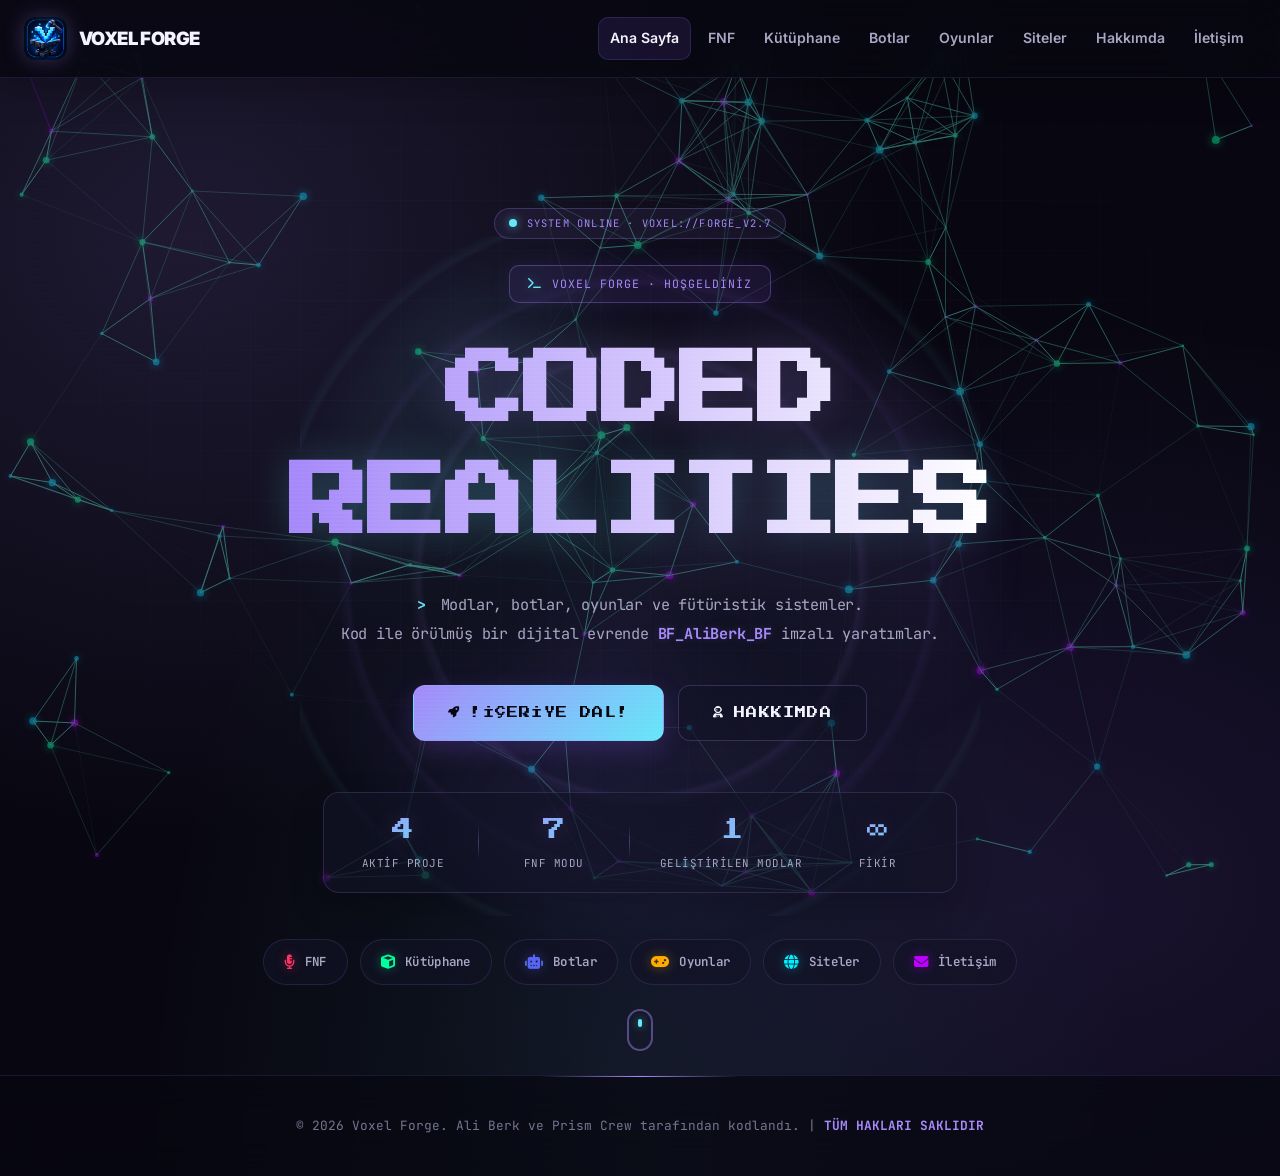
==== commit ad1d4b57: "Mobile Menu Eklendi" ====
--- a/index.html
+++ b/index.html
@@ -69,6 +69,17 @@
       </ul>
     </nav>
 
+    <button
+      class="mobile-menu-button"
+      id="mobileMenuButton"
+      type="button"
+      aria-label="Menüyü aç"
+      aria-expanded="false"
+      aria-controls="navLinks"
+    >
+      <i class="fa-solid fa-bars"></i>
+    </button>
+
     <header class="hero">
       <!-- Dönen aksan halkaları -->
       <div class="hero-orb" aria-hidden="true"></div>
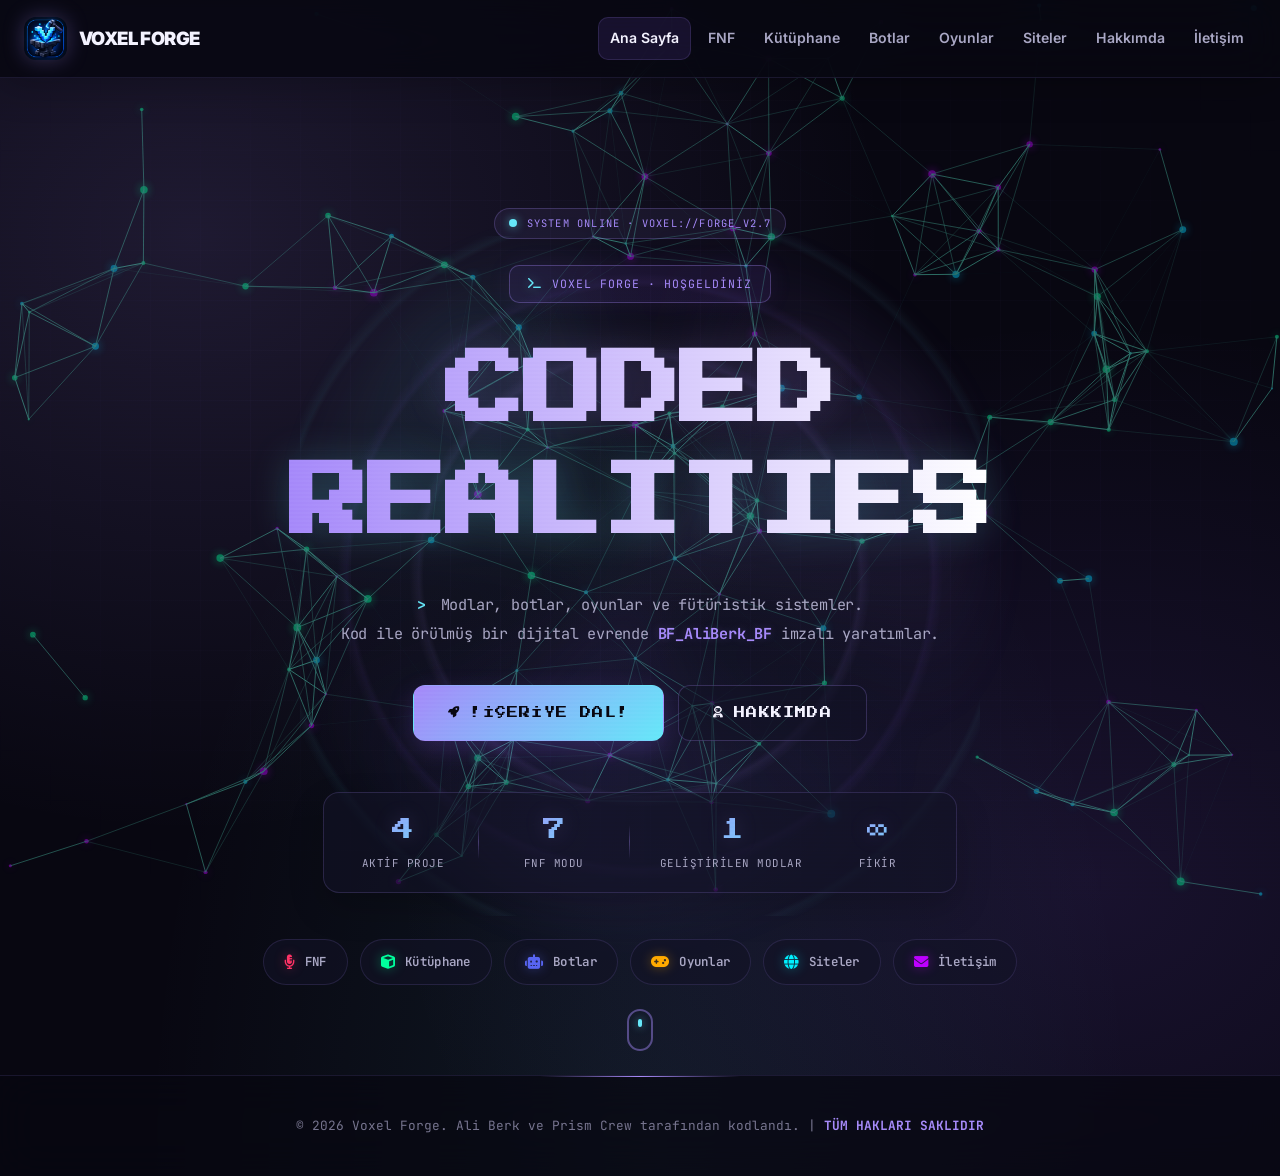
==== commit 41fd17c8: "Bazı Düzeltmeler Yapıldı" ====
--- a/index.html
+++ b/index.html
@@ -68,17 +68,6 @@
         <li><a href="contact/contact.html">İletişim</a></li>
       </ul>
     </nav>
-
-    <button
-      class="mobile-menu-button"
-      id="mobileMenuButton"
-      type="button"
-      aria-label="Menüyü aç"
-      aria-expanded="false"
-      aria-controls="navLinks"
-    >
-      <i class="fa-solid fa-bars"></i>
-    </button>
 
     <header class="hero">
       <!-- Dönen aksan halkaları -->
